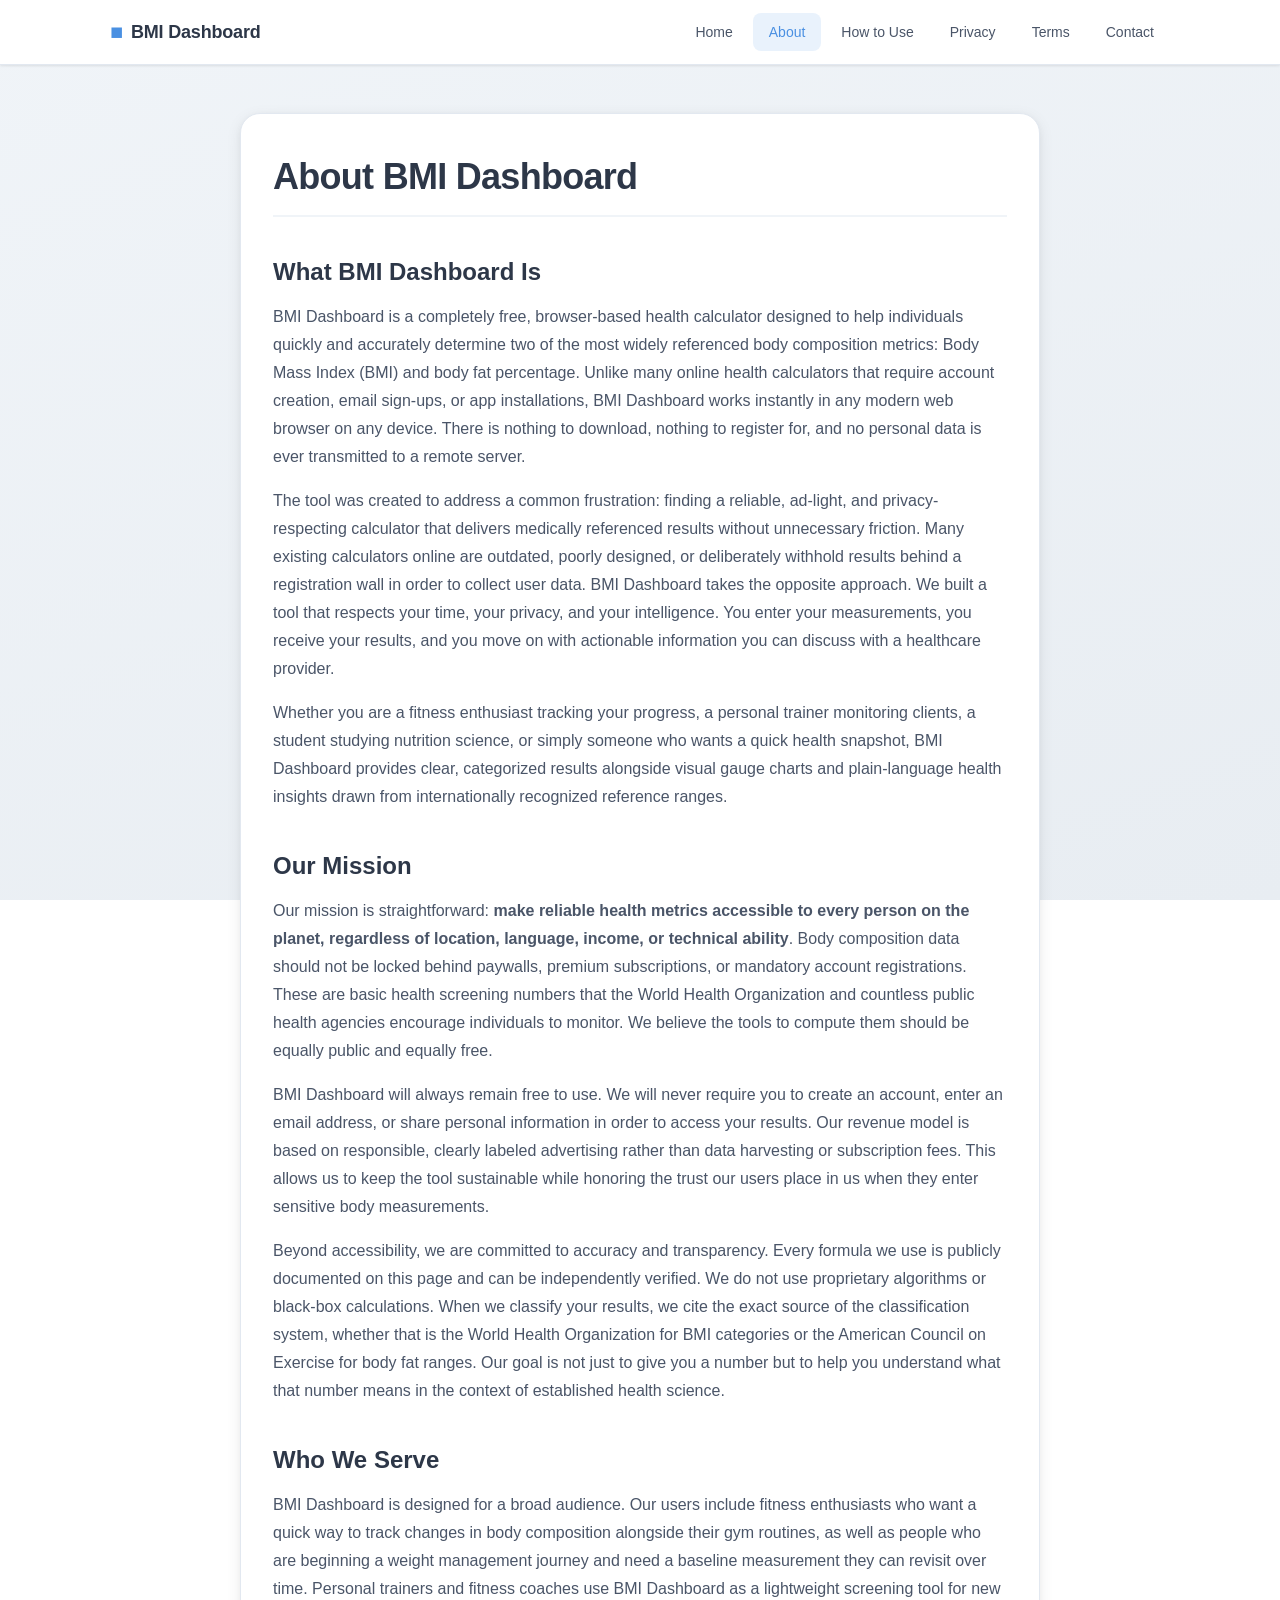
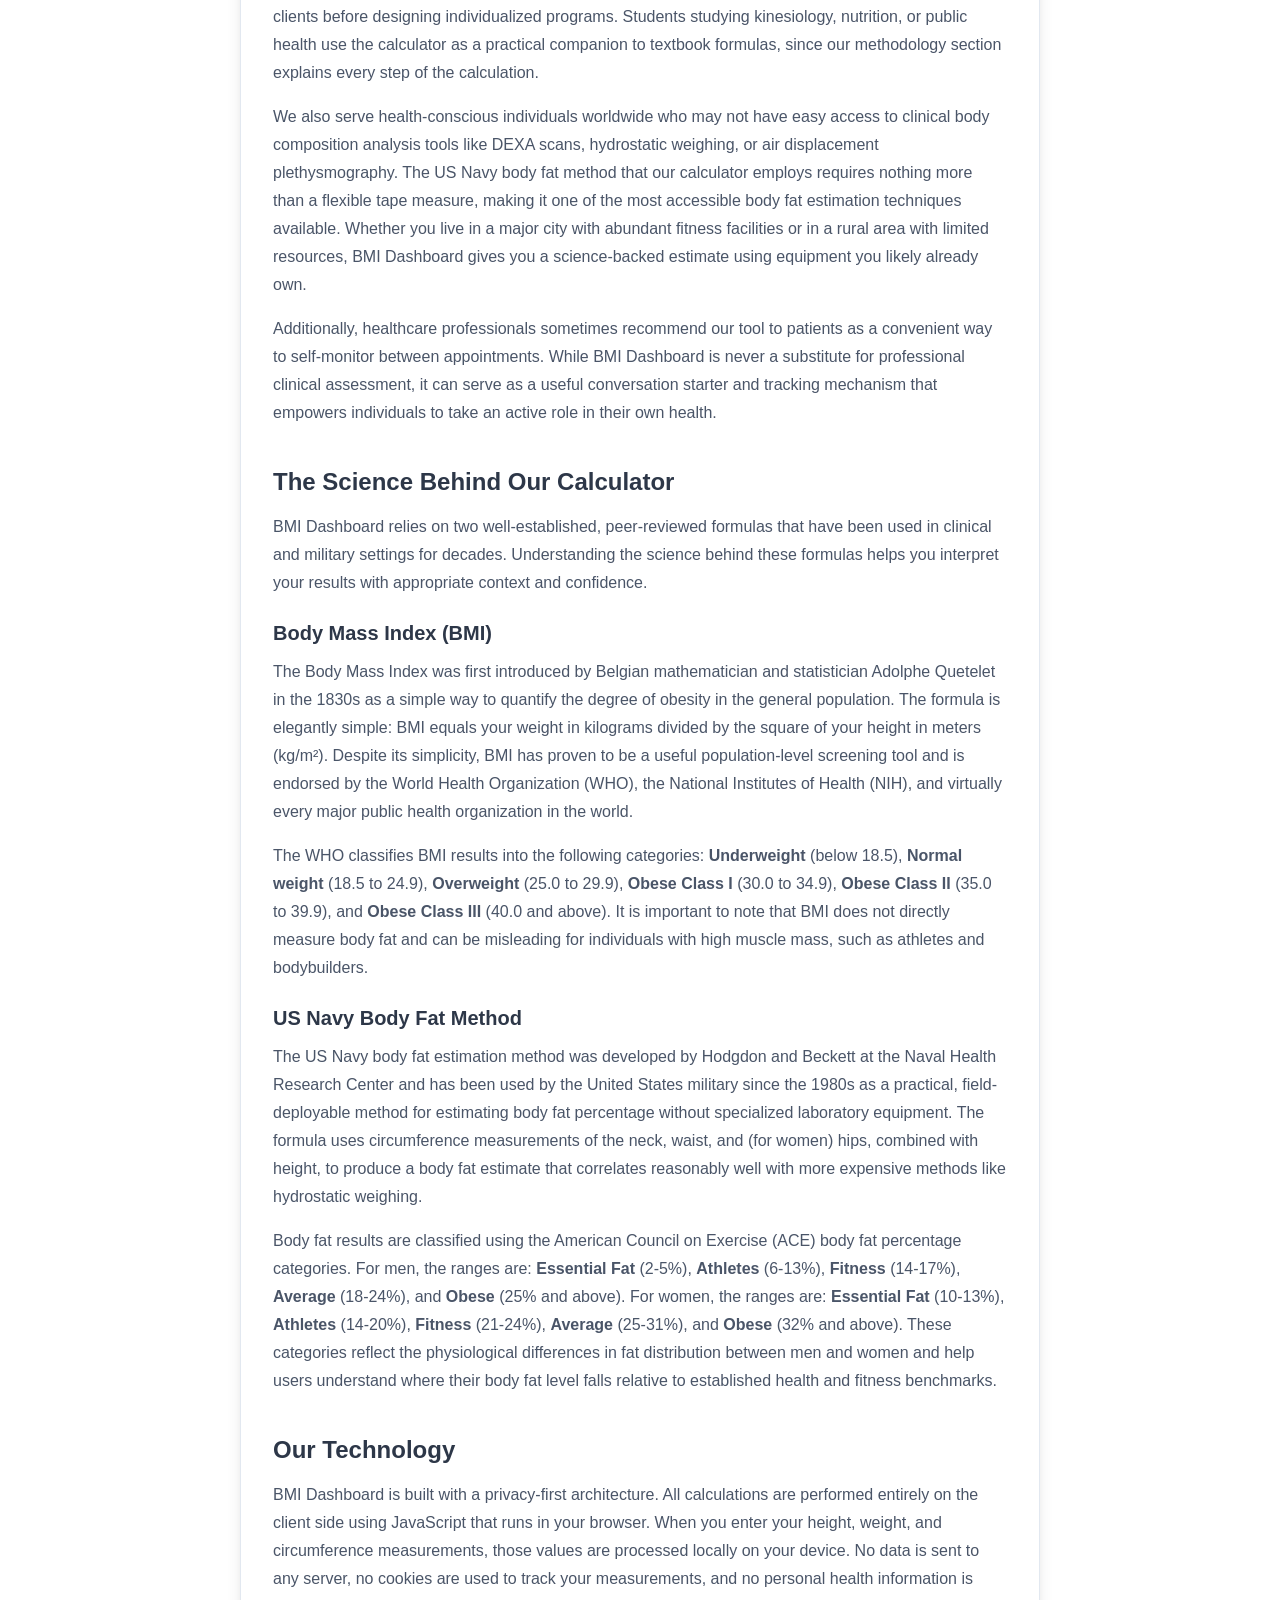
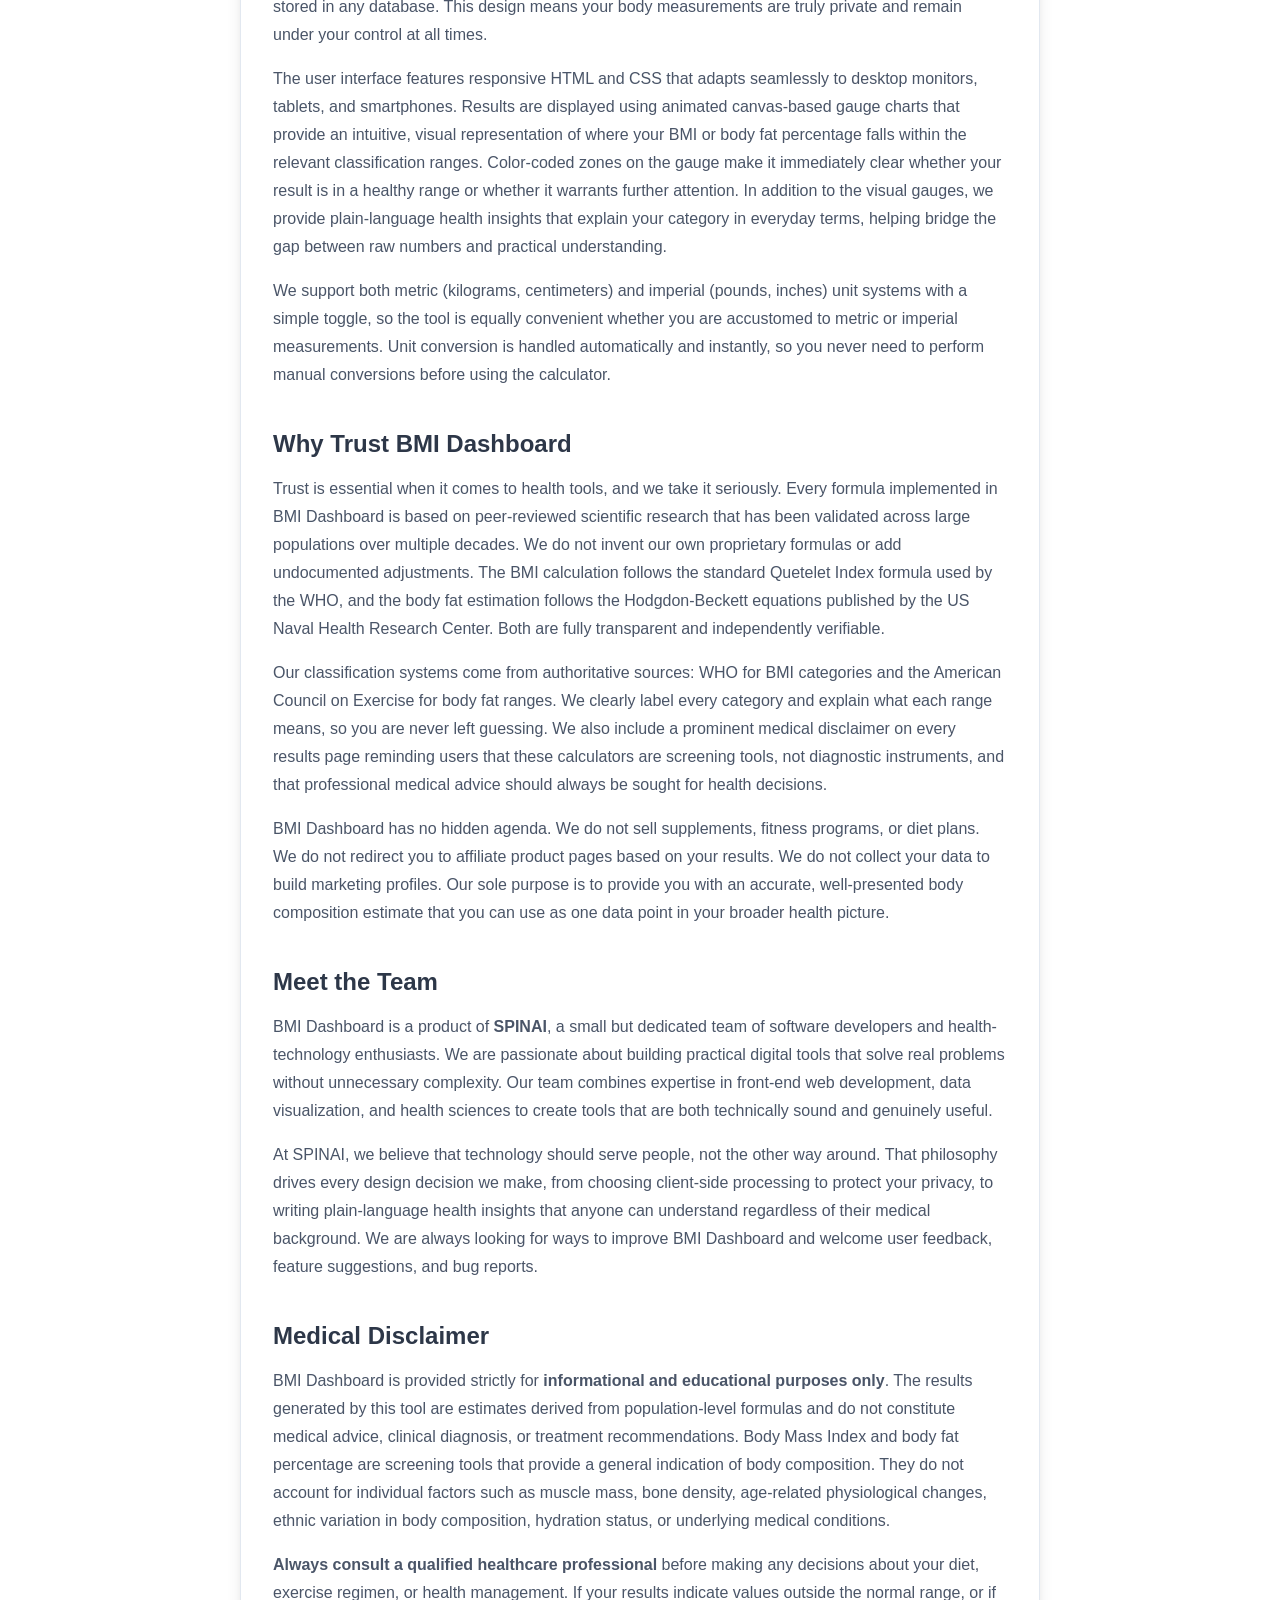
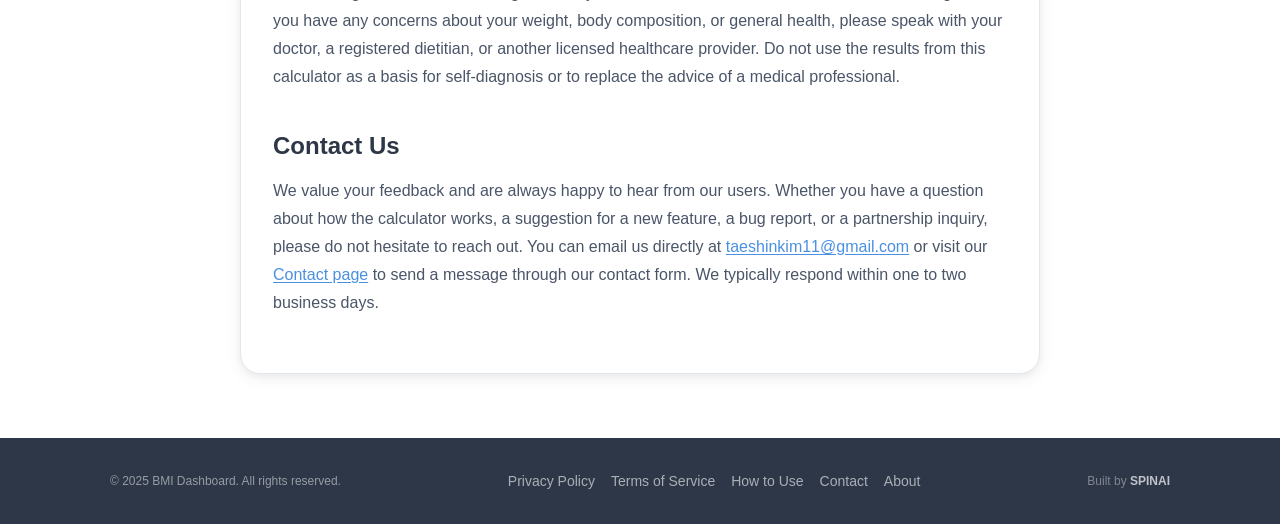
==== about.html @ 68c40b7f "Initial commit: BMI & Body Fat Calculator SPA Full-featured health calculator with BMI (WHO) and US " ====
<!DOCTYPE html>
<html lang="en">
<head>
  <meta charset="UTF-8" />
  <meta name="viewport" content="width=device-width, initial-scale=1.0" />
  <title>About BMI Dashboard — Free BMI & Body Fat Calculator</title>
  <meta name="description" content="Learn about BMI Dashboard, a free health calculator using the US Navy method. Discover our mission, methodology, and team behind the tool." />
  <meta name="keywords" content="BMI calculator, body fat calculator, US Navy method, free health tool, body mass index, body composition, health metrics, SPINAI" />
  <meta name="robots" content="index, follow" />
  <link rel="canonical" href="https://bmi-bodyfat.vercel.app/about" />

  <!-- Open Graph -->
  <meta property="og:title" content="About BMI Dashboard — Free BMI & Body Fat Calculator" />
  <meta property="og:description" content="Learn about BMI Dashboard, a free health calculator using the US Navy method. Discover our mission, methodology, and team behind the tool." />
  <meta property="og:url" content="https://bmi-bodyfat.vercel.app/about" />
  <meta property="og:type" content="website" />
  <meta property="og:site_name" content="BMI Dashboard" />

  <link rel="stylesheet" href="css/style.css" />
</head>
<body>

  <!-- Navbar -->
  <nav class="navbar">
    <div class="nav-container">
      <a href="index.html" class="nav-brand">
        <span class="nav-brand-icon">&#9632;</span> BMI Dashboard
      </a>
      <button class="nav-toggle" aria-label="Toggle navigation" aria-expanded="false">
        <span></span><span></span><span></span>
      </button>
      <ul class="nav-links">
        <li><a href="index.html">Home</a></li>
        <li><a href="about.html" class="active" aria-current="page">About</a></li>
        <li><a href="howto.html">How to Use</a></li>
        <li><a href="privacy.html">Privacy</a></li>
        <li><a href="terms.html">Terms</a></li>
        <li><a href="contact.html">Contact</a></li>
      </ul>
    </div>
  </nav>

  <!-- Main Content -->
  <main class="page-content">
    <div class="container">

      <article class="prose-card">
        <h1>About BMI Dashboard</h1>

        <!-- Section 1: What BMI Dashboard Is -->
        <h2>What BMI Dashboard Is</h2>
        <p>
          BMI Dashboard is a completely free, browser-based health calculator designed to help individuals
          quickly and accurately determine two of the most widely referenced body composition metrics:
          Body Mass Index (BMI) and body fat percentage. Unlike many online health calculators that require
          account creation, email sign-ups, or app installations, BMI Dashboard works instantly in any
          modern web browser on any device. There is nothing to download, nothing to register for, and
          no personal data is ever transmitted to a remote server.
        </p>
        <p>
          The tool was created to address a common frustration: finding a reliable, ad-light, and
          privacy-respecting calculator that delivers medically referenced results without unnecessary
          friction. Many existing calculators online are outdated, poorly designed, or deliberately
          withhold results behind a registration wall in order to collect user data. BMI Dashboard takes
          the opposite approach. We built a tool that respects your time, your privacy, and your
          intelligence. You enter your measurements, you receive your results, and you move on with
          actionable information you can discuss with a healthcare provider.
        </p>
        <p>
          Whether you are a fitness enthusiast tracking your progress, a personal trainer monitoring
          clients, a student studying nutrition science, or simply someone who wants a quick health
          snapshot, BMI Dashboard provides clear, categorized results alongside visual gauge charts and
          plain-language health insights drawn from internationally recognized reference ranges.
        </p>

        <!-- Section 2: Our Mission -->
        <h2>Our Mission</h2>
        <p>
          Our mission is straightforward: <strong>make reliable health metrics accessible to every person
          on the planet, regardless of location, language, income, or technical ability</strong>. Body
          composition data should not be locked behind paywalls, premium subscriptions, or mandatory
          account registrations. These are basic health screening numbers that the World Health
          Organization and countless public health agencies encourage individuals to monitor. We believe
          the tools to compute them should be equally public and equally free.
        </p>
        <p>
          BMI Dashboard will always remain free to use. We will never require you to create an account,
          enter an email address, or share personal information in order to access your results. Our
          revenue model is based on responsible, clearly labeled advertising rather than data harvesting
          or subscription fees. This allows us to keep the tool sustainable while honoring the trust our
          users place in us when they enter sensitive body measurements.
        </p>
        <p>
          Beyond accessibility, we are committed to accuracy and transparency. Every formula we use is
          publicly documented on this page and can be independently verified. We do not use proprietary
          algorithms or black-box calculations. When we classify your results, we cite the exact source
          of the classification system, whether that is the World Health Organization for BMI categories
          or the American Council on Exercise for body fat ranges. Our goal is not just to give you a
          number but to help you understand what that number means in the context of established health
          science.
        </p>

        <!-- Section 3: Who We Serve -->
        <h2>Who We Serve</h2>
        <p>
          BMI Dashboard is designed for a broad audience. Our users include fitness enthusiasts who want
          a quick way to track changes in body composition alongside their gym routines, as well as
          people who are beginning a weight management journey and need a baseline measurement they can
          revisit over time. Personal trainers and fitness coaches use BMI Dashboard as a lightweight
          screening tool for new clients before designing individualized programs. Students studying
          kinesiology, nutrition, or public health use the calculator as a practical companion to
          textbook formulas, since our methodology section explains every step of the calculation.
        </p>
        <p>
          We also serve health-conscious individuals worldwide who may not have easy access to clinical
          body composition analysis tools like DEXA scans, hydrostatic weighing, or air displacement
          plethysmography. The US Navy body fat method that our calculator employs requires nothing more
          than a flexible tape measure, making it one of the most accessible body fat estimation techniques
          available. Whether you live in a major city with abundant fitness facilities or in a rural area
          with limited resources, BMI Dashboard gives you a science-backed estimate using equipment you
          likely already own.
        </p>
        <p>
          Additionally, healthcare professionals sometimes recommend our tool to patients as a convenient
          way to self-monitor between appointments. While BMI Dashboard is never a substitute for
          professional clinical assessment, it can serve as a useful conversation starter and tracking
          mechanism that empowers individuals to take an active role in their own health.
        </p>

        <!-- Section 4: The Science Behind Our Calculator -->
        <h2>The Science Behind Our Calculator</h2>
        <p>
          BMI Dashboard relies on two well-established, peer-reviewed formulas that have been used in
          clinical and military settings for decades. Understanding the science behind these formulas
          helps you interpret your results with appropriate context and confidence.
        </p>
        <h3>Body Mass Index (BMI)</h3>
        <p>
          The Body Mass Index was first introduced by Belgian mathematician and statistician Adolphe
          Quetelet in the 1830s as a simple way to quantify the degree of obesity in the general
          population. The formula is elegantly simple: BMI equals your weight in kilograms divided by the
          square of your height in meters (kg/m&sup2;). Despite its simplicity, BMI has proven to be a
          useful population-level screening tool and is endorsed by the World Health Organization (WHO),
          the National Institutes of Health (NIH), and virtually every major public health organization
          in the world.
        </p>
        <p>
          The WHO classifies BMI results into the following categories: <strong>Underweight</strong>
          (below 18.5), <strong>Normal weight</strong> (18.5 to 24.9), <strong>Overweight</strong>
          (25.0 to 29.9), <strong>Obese Class I</strong> (30.0 to 34.9), <strong>Obese Class II</strong>
          (35.0 to 39.9), and <strong>Obese Class III</strong> (40.0 and above). It is important to note
          that BMI does not directly measure body fat and can be misleading for individuals with high
          muscle mass, such as athletes and bodybuilders.
        </p>
        <h3>US Navy Body Fat Method</h3>
        <p>
          The US Navy body fat estimation method was developed by Hodgdon and Beckett at the Naval Health
          Research Center and has been used by the United States military since the 1980s as a practical,
          field-deployable method for estimating body fat percentage without specialized laboratory
          equipment. The formula uses circumference measurements of the neck, waist, and (for women) hips,
          combined with height, to produce a body fat estimate that correlates reasonably well with more
          expensive methods like hydrostatic weighing.
        </p>
        <p>
          Body fat results are classified using the American Council on Exercise (ACE) body fat percentage
          categories. For men, the ranges are: <strong>Essential Fat</strong> (2-5%), <strong>Athletes</strong>
          (6-13%), <strong>Fitness</strong> (14-17%), <strong>Average</strong> (18-24%), and
          <strong>Obese</strong> (25% and above). For women, the ranges are: <strong>Essential Fat</strong>
          (10-13%), <strong>Athletes</strong> (14-20%), <strong>Fitness</strong> (21-24%),
          <strong>Average</strong> (25-31%), and <strong>Obese</strong> (32% and above). These categories
          reflect the physiological differences in fat distribution between men and women and help users
          understand where their body fat level falls relative to established health and fitness benchmarks.
        </p>

        <!-- Section 5: Our Technology -->
        <h2>Our Technology</h2>
        <p>
          BMI Dashboard is built with a privacy-first architecture. All calculations are performed
          entirely on the client side using JavaScript that runs in your browser. When you enter your
          height, weight, and circumference measurements, those values are processed locally on your
          device. No data is sent to any server, no cookies are used to track your measurements, and no
          personal health information is stored in any database. This design means your body measurements
          are truly private and remain under your control at all times.
        </p>
        <p>
          The user interface features responsive HTML and CSS that adapts seamlessly to desktop monitors,
          tablets, and smartphones. Results are displayed using animated canvas-based gauge charts that
          provide an intuitive, visual representation of where your BMI or body fat percentage falls
          within the relevant classification ranges. Color-coded zones on the gauge make it immediately
          clear whether your result is in a healthy range or whether it warrants further attention. In
          addition to the visual gauges, we provide plain-language health insights that explain your
          category in everyday terms, helping bridge the gap between raw numbers and practical
          understanding.
        </p>
        <p>
          We support both metric (kilograms, centimeters) and imperial (pounds, inches) unit systems
          with a simple toggle, so the tool is equally convenient whether you are accustomed to metric
          or imperial measurements. Unit conversion is handled automatically and instantly, so you never
          need to perform manual conversions before using the calculator.
        </p>

        <!-- Section 6: Why Trust BMI Dashboard -->
        <h2>Why Trust BMI Dashboard</h2>
        <p>
          Trust is essential when it comes to health tools, and we take it seriously. Every formula
          implemented in BMI Dashboard is based on peer-reviewed scientific research that has been
          validated across large populations over multiple decades. We do not invent our own proprietary
          formulas or add undocumented adjustments. The BMI calculation follows the standard Quetelet
          Index formula used by the WHO, and the body fat estimation follows the Hodgdon-Beckett
          equations published by the US Naval Health Research Center. Both are fully transparent and
          independently verifiable.
        </p>
        <p>
          Our classification systems come from authoritative sources: WHO for BMI categories and the
          American Council on Exercise for body fat ranges. We clearly label every category and explain
          what each range means, so you are never left guessing. We also include a prominent medical
          disclaimer on every results page reminding users that these calculators are screening tools,
          not diagnostic instruments, and that professional medical advice should always be sought for
          health decisions.
        </p>
        <p>
          BMI Dashboard has no hidden agenda. We do not sell supplements, fitness programs, or diet plans.
          We do not redirect you to affiliate product pages based on your results. We do not collect your
          data to build marketing profiles. Our sole purpose is to provide you with an accurate,
          well-presented body composition estimate that you can use as one data point in your broader
          health picture.
        </p>

        <!-- Section 7: Meet the Team -->
        <h2>Meet the Team</h2>
        <p>
          BMI Dashboard is a product of <strong>SPINAI</strong>, a small but dedicated team of software
          developers and health-technology enthusiasts. We are passionate about building practical digital
          tools that solve real problems without unnecessary complexity. Our team combines expertise in
          front-end web development, data visualization, and health sciences to create tools that are
          both technically sound and genuinely useful.
        </p>
        <p>
          At SPINAI, we believe that technology should serve people, not the other way around. That
          philosophy drives every design decision we make, from choosing client-side processing to
          protect your privacy, to writing plain-language health insights that anyone can understand
          regardless of their medical background. We are always looking for ways to improve BMI Dashboard
          and welcome user feedback, feature suggestions, and bug reports.
        </p>

        <!-- Section 8: Medical Disclaimer -->
        <h2>Medical Disclaimer</h2>
        <p>
          BMI Dashboard is provided strictly for <strong>informational and educational purposes
          only</strong>. The results generated by this tool are estimates derived from population-level
          formulas and do not constitute medical advice, clinical diagnosis, or treatment
          recommendations. Body Mass Index and body fat percentage are screening tools that provide a
          general indication of body composition. They do not account for individual factors such as
          muscle mass, bone density, age-related physiological changes, ethnic variation in body
          composition, hydration status, or underlying medical conditions.
        </p>
        <p>
          <strong>Always consult a qualified healthcare professional</strong> before making any decisions
          about your diet, exercise regimen, or health management. If your results indicate values
          outside the normal range, or if you have any concerns about your weight, body composition, or
          general health, please speak with your doctor, a registered dietitian, or another licensed
          healthcare provider. Do not use the results from this calculator as a basis for self-diagnosis
          or to replace the advice of a medical professional.
        </p>

        <!-- Section 9: Contact Us -->
        <h2>Contact Us</h2>
        <p>
          We value your feedback and are always happy to hear from our users. Whether you have a question
          about how the calculator works, a suggestion for a new feature, a bug report, or a partnership
          inquiry, please do not hesitate to reach out. You can email us directly at
          <a href="mailto:taeshinkim11@gmail.com">taeshinkim11@gmail.com</a> or visit our
          <a href="contact.html">Contact page</a> to send a message through our contact form. We
          typically respond within one to two business days.
        </p>
      </article>

    </div>
  </main>

  <!-- Footer -->
  <footer class="site-footer">
    <div class="container footer-inner">
      <p class="footer-copy">&copy; 2025 BMI Dashboard. All rights reserved.</p>
      <nav class="footer-links" aria-label="Footer navigation">
        <a href="privacy.html">Privacy Policy</a>
        <a href="terms.html">Terms of Service</a>
        <a href="howto.html">How to Use</a>
        <a href="contact.html">Contact</a>
        <a href="about.html">About</a>
      </nav>
      <p class="footer-brand">Built by <strong>SPINAI</strong></p>
    </div>
  </footer>

  <script>
    // Mobile nav toggle
    const toggle = document.querySelector('.nav-toggle');
    const navLinks = document.querySelector('.nav-links');
    if (toggle && navLinks) {
      toggle.addEventListener('click', () => {
        const expanded = toggle.getAttribute('aria-expanded') === 'true';
        toggle.setAttribute('aria-expanded', String(!expanded));
        navLinks.classList.toggle('open');
      });
    }
  </script>

</body>
</html>
---- css/style.css ----
/* =====================================================
   BMI Dashboard — Production Stylesheet
   Design: Premium Health App, Soft & Modern
   ===================================================== */

/* =====================================================
   1. CSS RESET & BOX-SIZING
   ===================================================== */
*,
*::before,
*::after {
  box-sizing: border-box;
  margin: 0;
  padding: 0;
}

html {
  scroll-behavior: smooth;
  -webkit-text-size-adjust: 100%;
}

body {
  min-height: 100vh;
  line-height: 1.6;
  -webkit-font-smoothing: antialiased;
  -moz-osx-font-smoothing: grayscale;
}

img,
svg,
canvas {
  display: block;
  max-width: 100%;
}

button,
input,
select,
textarea {
  font: inherit;
  border: 0;
  background: none;
}

button {
  cursor: pointer;
}

a {
  color: inherit;
  text-decoration: none;
}

ul,
ol {
  list-style: none;
}

h1, h2, h3, h4, h5, h6 {
  line-height: 1.25;
}

/* =====================================================
   2. CSS CUSTOM PROPERTIES (DESIGN TOKENS)
   ===================================================== */
:root {
  /* Brand Colors */
  --primary:          #4A90E2;
  --primary-dark:     #3478C8;
  --primary-light:    #EBF4FF;
  --primary-alpha:    rgba(74, 144, 226, 0.12);

  /* Semantic Colors */
  --success:          #52C41A;
  --success-light:    #F6FFED;
  --warning:          #FAAD14;
  --warning-light:    #FFFBE6;
  --danger:           #FF4D4F;
  --danger-light:     #FFF1F0;
  --info:             #1890FF;
  --info-light:       #E6F7FF;

  /* Backgrounds */
  --bg-light:         #F0F4F8;
  --bg-lighter:       #E8EDF2;
  --bg-white:         #FFFFFF;
  --bg-dark:          #2D3748;

  /* Text */
  --text-dark:        #2D3748;
  --text-medium:      #4A5568;
  --text-muted:       #718096;
  --text-light:       #A0AEC0;
  --text-white:       #FFFFFF;

  /* Cards & Surfaces */
  --card-bg:          #FFFFFF;
  --card-border:      #E2E8F0;

  /* Shape & Spacing */
  --border-radius:    12px;
  --border-radius-sm: 8px;
  --border-radius-lg: 20px;
  --border-radius-xl: 32px;
  --border-radius-pill: 999px;

  /* Shadows */
  --shadow-sm:        0 1px 3px rgba(0,0,0,0.06), 0 1px 2px rgba(0,0,0,0.04);
  --shadow:           0 4px 16px rgba(0,0,0,0.07), 0 2px 6px rgba(0,0,0,0.04);
  --shadow-md:        0 8px 24px rgba(0,0,0,0.09), 0 4px 8px rgba(0,0,0,0.05);
  --shadow-lg:        0 16px 40px rgba(0,0,0,0.12), 0 8px 16px rgba(0,0,0,0.06);
  --shadow-primary:   0 4px 14px rgba(74, 144, 226, 0.35);

  /* Typography */
  --font-family:      'Inter', -apple-system, BlinkMacSystemFont, 'Segoe UI', Roboto, sans-serif;
  --font-size-xs:     0.75rem;    /* 12px */
  --font-size-sm:     0.875rem;   /* 14px */
  --font-size-base:   1rem;       /* 16px */
  --font-size-md:     1.125rem;   /* 18px */
  --font-size-lg:     1.25rem;    /* 20px */
  --font-size-xl:     1.5rem;     /* 24px */
  --font-size-2xl:    1.875rem;   /* 30px */
  --font-size-3xl:    2.25rem;    /* 36px */
  --font-size-4xl:    3rem;       /* 48px */

  /* Spacing */
  --space-1:  0.25rem;
  --space-2:  0.5rem;
  --space-3:  0.75rem;
  --space-4:  1rem;
  --space-5:  1.25rem;
  --space-6:  1.5rem;
  --space-8:  2rem;
  --space-10: 2.5rem;
  --space-12: 3rem;
  --space-16: 4rem;
  --space-20: 5rem;

  /* Transitions */
  --transition-fast:   150ms ease;
  --transition-base:   250ms ease;
  --transition-slow:   350ms ease;

  /* Layout */
  --container-max:   1100px;
  --container-pad:   1.25rem;
}

/* =====================================================
   3. BASE BODY & TYPOGRAPHY
   ===================================================== */
body {
  font-family: var(--font-family);
  font-size: var(--font-size-base);
  color: var(--text-dark);
  background: linear-gradient(160deg, var(--bg-light) 0%, var(--bg-lighter) 100%);
  background-attachment: fixed;
}

/* =====================================================
   4. LAYOUT UTILITIES
   ===================================================== */
.container {
  max-width: var(--container-max);
  margin: 0 auto;
  padding: 0 var(--container-pad);
}

.hidden {
  display: none !important;
}

/* =====================================================
   5. NAVBAR
   ===================================================== */
.navbar {
  position: sticky;
  top: 0;
  z-index: 1000;
  background: rgba(255, 255, 255, 0.96);
  backdrop-filter: blur(12px);
  -webkit-backdrop-filter: blur(12px);
  border-bottom: 1px solid var(--card-border);
  box-shadow: var(--shadow-sm);
}

.navbar__inner {
  display: flex;
  align-items: center;
  justify-content: space-between;
  height: 64px;
  gap: var(--space-6);
}

.navbar__logo {
  display: flex;
  align-items: center;
  gap: var(--space-2);
  font-size: var(--font-size-md);
  font-weight: 700;
  color: var(--text-dark);
  letter-spacing: -0.01em;
  flex-shrink: 0;
  transition: color var(--transition-fast);
}

.navbar__logo:hover {
  color: var(--primary);
}

.navbar__logo-icon {
  width: 32px;
  height: 32px;
  flex-shrink: 0;
}

.navbar__links {
  display: flex;
  align-items: center;
  gap: var(--space-1);
}

.navbar__link {
  display: inline-block;
  padding: var(--space-2) var(--space-4);
  font-size: var(--font-size-sm);
  font-weight: 500;
  color: var(--text-medium);
  border-radius: var(--border-radius-sm);
  transition: color var(--transition-fast), background var(--transition-fast);
}

.navbar__link:hover,
.navbar__link--active {
  color: var(--primary);
  background: var(--primary-alpha);
}

/* Hamburger toggle (mobile) */
.navbar__toggle {
  display: none;
  flex-direction: column;
  gap: 5px;
  width: 40px;
  height: 40px;
  align-items: center;
  justify-content: center;
  border-radius: var(--border-radius-sm);
  transition: background var(--transition-fast);
}

.navbar__toggle:hover {
  background: var(--bg-light);
}

.navbar__toggle-bar {
  display: block;
  width: 22px;
  height: 2px;
  background: var(--text-dark);
  border-radius: var(--border-radius-pill);
  transition: transform var(--transition-base), opacity var(--transition-fast);
}

/* =====================================================
   6. HERO SECTION
   ===================================================== */
.hero {
  background: linear-gradient(135deg, #EBF4FF 0%, #F0F4F8 50%, #F4F0FF 100%);
  padding: var(--space-20) 0 var(--space-16);
  text-align: center;
  overflow: hidden;
  position: relative;
}

.hero::before {
  content: '';
  position: absolute;
  top: -40%;
  left: 50%;
  transform: translateX(-50%);
  width: 800px;
  height: 800px;
  background: radial-gradient(circle, rgba(74,144,226,0.07) 0%, transparent 70%);
  pointer-events: none;
}

.hero__inner {
  position: relative;
  z-index: 1;
}

.hero__badge {
  display: inline-flex;
  align-items: center;
  gap: var(--space-2);
  background: var(--primary-alpha);
  color: var(--primary);
  border: 1px solid rgba(74, 144, 226, 0.2);
  border-radius: var(--border-radius-pill);
  padding: var(--space-1) var(--space-4);
  font-size: var(--font-size-sm);
  font-weight: 600;
  letter-spacing: 0.03em;
  text-transform: uppercase;
  margin-bottom: var(--space-5);
}

.hero__title {
  font-size: clamp(var(--font-size-2xl), 5vw, var(--font-size-4xl));
  font-weight: 700;
  color: var(--text-dark);
  letter-spacing: -0.02em;
  margin-bottom: var(--space-5);
  max-width: 700px;
  margin-left: auto;
  margin-right: auto;
}

.hero__subtitle {
  font-size: var(--font-size-md);
  color: var(--text-muted);
  max-width: 520px;
  margin: 0 auto var(--space-10);
  line-height: 1.7;
}

.hero__stats {
  display: inline-flex;
  align-items: center;
  gap: var(--space-6);
  background: var(--card-bg);
  border: 1px solid var(--card-border);
  border-radius: var(--border-radius-xl);
  padding: var(--space-3) var(--space-8);
  box-shadow: var(--shadow-sm);
  flex-wrap: wrap;
  justify-content: center;
}

.hero__stat {
  font-size: var(--font-size-sm);
  color: var(--text-muted);
}

.hero__stat strong {
  color: var(--primary);
  font-weight: 700;
  margin-right: 3px;
}

.hero__stat-divider {
  width: 1px;
  height: 20px;
  background: var(--card-border);
}

/* =====================================================
   7. AD CONTAINERS
   ===================================================== */
.ad-container {
  text-align: center;
  padding: var(--space-4) var(--container-pad);
  background: var(--bg-white);
  border-top: 1px solid var(--card-border);
  border-bottom: 1px solid var(--card-border);
}

.ad-label {
  font-size: 10px;
  font-weight: 500;
  color: var(--text-light);
  text-transform: uppercase;
  letter-spacing: 0.08em;
  margin-bottom: var(--space-2);
}

.ad-placeholder {
  display: inline-flex;
  align-items: center;
  justify-content: center;
  min-height: 90px;
  min-width: min(728px, 100%);
  max-width: 100%;
  background: linear-gradient(135deg, var(--bg-light), var(--bg-lighter));
  border: 2px dashed var(--card-border);
  border-radius: var(--border-radius);
  color: var(--text-light);
  font-size: var(--font-size-sm);
  font-weight: 500;
}

.ad-container--hero {
  padding: var(--space-5) var(--container-pad);
}

/* =====================================================
   8. SECTION TITLES
   ===================================================== */
.section-title {
  font-size: clamp(var(--font-size-xl), 3vw, var(--font-size-2xl));
  font-weight: 700;
  color: var(--text-dark);
  text-align: center;
  letter-spacing: -0.015em;
  margin-bottom: var(--space-2);
}

.section-subtitle {
  font-size: var(--font-size-base);
  color: var(--text-muted);
  text-align: center;
  margin-bottom: var(--space-10);
}

/* =====================================================
   9. CALCULATOR SECTION
   ===================================================== */
.calculator-section {
  padding: var(--space-16) 0;
}

.calculator-card {
  background: var(--card-bg);
  border-radius: var(--border-radius-lg);
  border: 1px solid var(--card-border);
  box-shadow: var(--shadow-md);
  overflow: hidden;
  max-width: 600px;
  margin: 0 auto;
}

/* =====================================================
   10. TABS
   ===================================================== */
.tabs {
  display: grid;
  grid-template-columns: 1fr 1fr;
  background: var(--bg-light);
  border-bottom: 1px solid var(--card-border);
}

.tab-btn {
  display: flex;
  align-items: center;
  justify-content: center;
  gap: var(--space-2);
  padding: var(--space-4) var(--space-5);
  font-size: var(--font-size-sm);
  font-weight: 600;
  color: var(--text-muted);
  background: transparent;
  border-bottom: 3px solid transparent;
  transition: color var(--transition-base), background var(--transition-base), border-color var(--transition-base);
  cursor: pointer;
  white-space: nowrap;
}

.tab-btn svg {
  width: 18px;
  height: 18px;
  flex-shrink: 0;
}

.tab-btn:hover {
  color: var(--primary);
  background: rgba(74, 144, 226, 0.04);
}

.tab-btn--active {
  color: var(--primary);
  background: var(--card-bg);
  border-bottom-color: var(--primary);
}

/* =====================================================
   11. TAB PANELS
   ===================================================== */
.tab-panel {
  padding: var(--space-8);
}

/* =====================================================
   12. CALC FORM & FORM GROUPS
   ===================================================== */
.calc-form {
  display: flex;
  flex-direction: column;
  gap: var(--space-5);
}

.form-group {
  display: flex;
  flex-direction: column;
  gap: var(--space-2);
}

.form-group--toggle {
  flex-direction: row;
  align-items: center;
  justify-content: space-between;
  flex-wrap: wrap;
  gap: var(--space-3);
}

.form-label {
  font-size: var(--font-size-sm);
  font-weight: 600;
  color: var(--text-medium);
  display: flex;
  align-items: center;
  gap: var(--space-2);
}

.form-label--optional {
  font-weight: 400;
  color: var(--text-muted);
  font-size: var(--font-size-xs);
}

/* =====================================================
   13. UNIT TOGGLE (PILL)
   ===================================================== */
.unit-toggle,
.gender-toggle {
  display: flex;
  background: var(--bg-light);
  border-radius: var(--border-radius-pill);
  padding: 3px;
  gap: 2px;
  border: 1px solid var(--card-border);
}

.unit-toggle input[type="radio"],
.gender-toggle input[type="radio"] {
  position: absolute;
  opacity: 0;
  width: 0;
  height: 0;
  pointer-events: none;
}

.unit-toggle__btn,
.gender-toggle__btn {
  display: inline-flex;
  align-items: center;
  gap: 5px;
  padding: var(--space-2) var(--space-5);
  border-radius: var(--border-radius-pill);
  font-size: var(--font-size-sm);
  font-weight: 600;
  color: var(--text-muted);
  cursor: pointer;
  transition: background var(--transition-fast), color var(--transition-fast), box-shadow var(--transition-fast);
  user-select: none;
  white-space: nowrap;
}

.gender-toggle__btn svg {
  width: 14px;
  height: 14px;
}

.unit-toggle input[type="radio"]:checked + .unit-toggle__btn,
.gender-toggle input[type="radio"]:checked + .gender-toggle__btn {
  background: var(--card-bg);
  color: var(--primary);
  box-shadow: var(--shadow-sm);
}

.unit-toggle input[type="radio"]:focus-visible + .unit-toggle__btn,
.gender-toggle input[type="radio"]:focus-visible + .gender-toggle__btn {
  outline: 2px solid var(--primary);
  outline-offset: 2px;
}

.unit-toggle__btn:hover,
.gender-toggle__btn:hover {
  color: var(--primary);
}

/* =====================================================
   14. INPUTS
   ===================================================== */
.input-with-unit {
  display: flex;
  align-items: stretch;
  border: 1.5px solid var(--card-border);
  border-radius: var(--border-radius);
  background: var(--card-bg);
  transition: border-color var(--transition-fast), box-shadow var(--transition-fast);
  overflow: hidden;
}

.input-with-unit:focus-within {
  border-color: var(--primary);
  box-shadow: 0 0 0 3px var(--primary-alpha);
}

.form-input {
  flex: 1;
  min-width: 0;
  min-height: 44px;
  padding: var(--space-3) var(--space-4);
  font-size: var(--font-size-base);
  font-weight: 500;
  color: var(--text-dark);
  background: transparent;
  border: none;
  outline: none;
}

.form-input::placeholder {
  color: var(--text-light);
  font-weight: 400;
}

/* Remove number input arrows */
.form-input::-webkit-outer-spin-button,
.form-input::-webkit-inner-spin-button {
  -webkit-appearance: none;
  margin: 0;
}
.form-input[type="number"] {
  -moz-appearance: textfield;
}

.input-unit {
  display: flex;
  align-items: center;
  padding: 0 var(--space-4);
  font-size: var(--font-size-sm);
  font-weight: 600;
  color: var(--text-muted);
  background: var(--bg-light);
  border-left: 1.5px solid var(--card-border);
  white-space: nowrap;
}

.input-split {
  display: grid;
  grid-template-columns: 1fr 1fr;
  gap: var(--space-3);
}

/* Select */
.form-select {
  width: 100%;
  min-height: 44px;
  padding: var(--space-3) var(--space-4);
  font-size: var(--font-size-base);
  font-weight: 500;
  color: var(--text-dark);
  background: var(--card-bg);
  border: 1.5px solid var(--card-border);
  border-radius: var(--border-radius);
  outline: none;
  appearance: none;
  background-image: url("data:image/svg+xml,%3Csvg xmlns='http://www.w3.org/2000/svg' width='12' height='8' viewBox='0 0 12 8'%3E%3Cpath d='M1 1l5 5 5-5' stroke='%23718096' stroke-width='1.5' stroke-linecap='round' stroke-linejoin='round' fill='none'/%3E%3C/svg%3E");
  background-repeat: no-repeat;
  background-position: right 14px center;
  padding-right: 36px;
  cursor: pointer;
  transition: border-color var(--transition-fast), box-shadow var(--transition-fast);
}

.form-select:focus {
  border-color: var(--primary);
  box-shadow: 0 0 0 3px var(--primary-alpha);
}

/* Textarea */
.form-textarea {
  width: 100%;
  padding: var(--space-3) var(--space-4);
  font-size: var(--font-size-base);
  color: var(--text-dark);
  background: var(--card-bg);
  border: 1.5px solid var(--card-border);
  border-radius: var(--border-radius);
  outline: none;
  resize: vertical;
  transition: border-color var(--transition-fast), box-shadow var(--transition-fast);
  line-height: 1.6;
}

.form-textarea:focus {
  border-color: var(--primary);
  box-shadow: 0 0 0 3px var(--primary-alpha);
}

.form-textarea::placeholder {
  color: var(--text-light);
}

.char-counter {
  display: block;
  text-align: right;
  font-size: var(--font-size-xs);
  color: var(--text-muted);
  margin-top: var(--space-1);
}

/* Form Error */
.form-error {
  display: flex;
  align-items: center;
  gap: var(--space-2);
  padding: var(--space-3) var(--space-4);
  background: var(--danger-light);
  border: 1px solid rgba(255, 77, 79, 0.2);
  border-radius: var(--border-radius-sm);
  font-size: var(--font-size-sm);
  color: var(--danger);
  font-weight: 500;
}

/* Help button */
.help-btn {
  display: inline-flex;
  align-items: center;
  justify-content: center;
  width: 16px;
  height: 16px;
  border-radius: 50%;
  background: var(--text-light);
  color: var(--bg-white);
  font-size: 10px;
  font-weight: 700;
  cursor: help;
  transition: background var(--transition-fast);
  flex-shrink: 0;
}

.help-btn:hover {
  background: var(--primary);
}

/* =====================================================
   15. BUTTONS
   ===================================================== */
.btn {
  display: inline-flex;
  align-items: center;
  justify-content: center;
  gap: var(--space-2);
  min-height: 44px;
  padding: var(--space-3) var(--space-6);
  border-radius: var(--border-radius);
  font-size: var(--font-size-base);
  font-weight: 600;
  letter-spacing: 0.01em;
  white-space: nowrap;
  cursor: pointer;
  transition: background var(--transition-fast), color var(--transition-fast), box-shadow var(--transition-fast), transform var(--transition-fast), border-color var(--transition-fast);
  user-select: none;
  border: 2px solid transparent;
}

.btn svg {
  width: 18px;
  height: 18px;
  flex-shrink: 0;
}

.btn:active {
  transform: translateY(1px);
}

.btn:focus-visible {
  outline: 3px solid var(--primary);
  outline-offset: 2px;
}

/* Primary */
.btn--primary {
  background: var(--primary);
  color: var(--text-white);
  border-color: var(--primary);
  box-shadow: var(--shadow-primary);
}

.btn--primary:hover {
  background: var(--primary-dark);
  border-color: var(--primary-dark);
  box-shadow: 0 6px 20px rgba(74, 144, 226, 0.45);
}

/* Outline */
.btn--outline {
  background: transparent;
  color: var(--text-medium);
  border-color: var(--card-border);
}

.btn--outline:hover {
  background: var(--bg-light);
  border-color: var(--text-light);
  color: var(--text-dark);
}

.btn--full {
  width: 100%;
}

.btn--print {
  margin-top: var(--space-4);
  font-size: var(--font-size-sm);
  padding: var(--space-2) var(--space-5);
  min-height: 40px;
}

.form-actions {
  display: flex;
  gap: var(--space-3);
  margin-top: var(--space-2);
}

.form-actions .btn {
  flex: 1;
}

/* =====================================================
   16. RESULTS SECTION
   ===================================================== */
.results-section {
  padding: var(--space-16) 0;
  background: linear-gradient(180deg, var(--bg-lighter) 0%, var(--bg-light) 100%);
}

.results-grid {
  display: grid;
  grid-template-columns: 1fr 1fr;
  gap: var(--space-6);
  margin-bottom: var(--space-8);
}

/* =====================================================
   17. RESULT CARDS
   ===================================================== */
.result-card {
  background: var(--card-bg);
  border-radius: var(--border-radius-lg);
  border: 1px solid var(--card-border);
  box-shadow: var(--shadow);
  padding: var(--space-6);
  display: flex;
  flex-direction: column;
  align-items: center;
  text-align: center;
  gap: var(--space-4);
  transition: box-shadow var(--transition-base);
}

.result-card:hover {
  box-shadow: var(--shadow-md);
}

.result-card__header {
  display: flex;
  align-items: center;
  justify-content: space-between;
  width: 100%;
}

.result-card__title {
  font-size: var(--font-size-base);
  font-weight: 700;
  color: var(--text-dark);
}

.result-card__abbr {
  font-size: var(--font-size-xs);
  font-weight: 700;
  color: var(--primary);
  background: var(--primary-alpha);
  padding: var(--space-1) var(--space-3);
  border-radius: var(--border-radius-pill);
  letter-spacing: 0.05em;
}

/* Gauge Container */
.gauge-container {
  width: 100%;
  max-width: 200px;
  aspect-ratio: 200/120;
  position: relative;
}

.gauge-container canvas {
  width: 100%;
  height: auto;
}

/* Metric Value */
.result-card__metric {
  display: flex;
  align-items: baseline;
  gap: var(--space-2);
}

.result-card__number {
  font-size: var(--font-size-3xl);
  font-weight: 700;
  color: var(--text-dark);
  letter-spacing: -0.03em;
  line-height: 1;
  transition: color var(--transition-base);
}

.result-card__unit {
  font-size: var(--font-size-sm);
  font-weight: 500;
  color: var(--text-muted);
}

/* Category Badge */
.result-card__category {
  width: 100%;
}

.category-badge {
  display: inline-block;
  padding: var(--space-2) var(--space-5);
  border-radius: var(--border-radius-pill);
  font-size: var(--font-size-sm);
  font-weight: 600;
  background: var(--bg-light);
  color: var(--text-muted);
  transition: background var(--transition-base), color var(--transition-base);
}

.category-badge--underweight {
  background: var(--info-light);
  color: var(--info);
}

.category-badge--normal,
.category-badge--fitness,
.category-badge--athlete {
  background: var(--success-light);
  color: var(--success);
}

.category-badge--overweight,
.category-badge--average {
  background: var(--warning-light);
  color: var(--warning);
}

.category-badge--obese,
.category-badge--essential {
  background: var(--danger-light);
  color: var(--danger);
}

/* Insight */
.result-card__insight {
  width: 100%;
  padding: var(--space-4);
  background: var(--bg-light);
  border-radius: var(--border-radius);
  font-size: var(--font-size-sm);
  color: var(--text-medium);
  line-height: 1.65;
  text-align: left;
}

/* Range List */
.result-card__ranges {
  width: 100%;
  text-align: left;
}

.result-card__ranges-title {
  font-size: var(--font-size-sm);
  font-weight: 600;
  color: var(--text-muted);
  text-transform: uppercase;
  letter-spacing: 0.06em;
  margin-bottom: var(--space-3);
}

.range-list {
  display: flex;
  flex-direction: column;
  gap: var(--space-2);
}

.range-item {
  display: flex;
  align-items: center;
  gap: var(--space-3);
  font-size: var(--font-size-sm);
  color: var(--text-medium);
}

.range-dot {
  width: 8px;
  height: 8px;
  border-radius: 50%;
  flex-shrink: 0;
}

.range-item--info    .range-dot { background: var(--info); }
.range-item--success .range-dot { background: var(--success); }
.range-item--warning .range-dot { background: var(--warning); }
.range-item--danger  .range-dot { background: var(--danger); }

/* Disclaimer */
.disclaimer {
  display: flex;
  gap: var(--space-3);
  align-items: flex-start;
  padding: var(--space-5);
  background: var(--warning-light);
  border: 1px solid rgba(250, 173, 20, 0.25);
  border-radius: var(--border-radius);
  max-width: 800px;
  margin: 0 auto;
}

.disclaimer svg {
  width: 20px;
  height: 20px;
  flex-shrink: 0;
  color: var(--warning);
  margin-top: 2px;
}

.disclaimer p {
  font-size: var(--font-size-sm);
  color: var(--text-medium);
  line-height: 1.6;
}

/* =====================================================
   18. EDUCATIONAL CONTENT
   ===================================================== */
.educational-wrapper {
  padding: var(--space-16) 0;
  background: var(--bg-white);
}

.educational-inner {
  display: flex;
  flex-direction: column;
  gap: var(--space-16);
}

.edu-section {
  max-width: 780px;
  margin: 0 auto;
  width: 100%;
}

.edu-section__icon {
  font-size: 2.5rem;
  margin-bottom: var(--space-4);
  display: block;
  line-height: 1;
}

.edu-section__title {
  font-size: clamp(var(--font-size-xl), 3vw, var(--font-size-2xl));
  font-weight: 700;
  color: var(--text-dark);
  letter-spacing: -0.015em;
  margin-bottom: var(--space-6);
  padding-bottom: var(--space-4);
  border-bottom: 2px solid var(--bg-light);
}

.edu-section__subtitle {
  font-size: var(--font-size-md);
  font-weight: 600;
  color: var(--text-dark);
  margin: var(--space-6) 0 var(--space-3);
}

.edu-section__body {
  display: flex;
  flex-direction: column;
  gap: var(--space-4);
}

.edu-section__body p {
  font-size: var(--font-size-base);
  color: var(--text-medium);
  line-height: 1.75;
}

.edu-list {
  list-style: none;
  display: flex;
  flex-direction: column;
  gap: var(--space-3);
  padding-left: var(--space-2);
}

.edu-list li {
  font-size: var(--font-size-base);
  color: var(--text-medium);
  line-height: 1.65;
  padding-left: var(--space-5);
  position: relative;
}

.edu-list li::before {
  content: '';
  position: absolute;
  left: 0;
  top: 10px;
  width: 6px;
  height: 6px;
  border-radius: 50%;
  background: var(--primary);
}

.formula-box {
  background: var(--bg-light);
  border-left: 3px solid var(--primary);
  border-radius: 0 var(--border-radius) var(--border-radius) 0;
  padding: var(--space-5) var(--space-6);
  font-size: var(--font-size-sm);
  color: var(--text-dark);
  font-family: 'Courier New', Courier, monospace;
  line-height: 1.9;
}

/* Comparison Table */
.comparison-table-wrapper {
  width: 100%;
  overflow-x: auto;
  border-radius: var(--border-radius);
  border: 1px solid var(--card-border);
}

.comparison-table {
  width: 100%;
  border-collapse: collapse;
  font-size: var(--font-size-sm);
}

.comparison-table th {
  background: var(--bg-light);
  color: var(--text-medium);
  font-weight: 700;
  padding: var(--space-3) var(--space-4);
  text-align: left;
  border-bottom: 1px solid var(--card-border);
}

.comparison-table td {
  padding: var(--space-3) var(--space-4);
  color: var(--text-medium);
  border-bottom: 1px solid var(--bg-light);
}

.comparison-table tr:last-child td {
  border-bottom: none;
}

.comparison-table tr:nth-child(even) td {
  background: rgba(240, 244, 248, 0.5);
}

.cell-yes {
  color: var(--success);
  font-weight: 600;
}

.cell-no {
  color: var(--danger);
  font-weight: 600;
}

/* =====================================================
   19. FAQ SECTION
   ===================================================== */
.faq-section {
  padding: var(--space-16) 0;
  background: linear-gradient(180deg, var(--bg-light) 0%, var(--bg-lighter) 100%);
}

.faq-list {
  max-width: 780px;
  margin: 0 auto;
  display: flex;
  flex-direction: column;
  gap: var(--space-3);
}

.faq-item {
  background: var(--card-bg);
  border: 1px solid var(--card-border);
  border-radius: var(--border-radius);
  box-shadow: var(--shadow-sm);
  overflow: hidden;
  transition: box-shadow var(--transition-base);
}

.faq-item[open] {
  box-shadow: var(--shadow);
}

.faq-item[open] .faq-chevron {
  transform: rotate(180deg);
}

.faq-question {
  display: flex;
  align-items: center;
  justify-content: space-between;
  gap: var(--space-4);
  padding: var(--space-5) var(--space-6);
  font-size: var(--font-size-base);
  font-weight: 600;
  color: var(--text-dark);
  cursor: pointer;
  list-style: none;
  user-select: none;
  transition: background var(--transition-fast), color var(--transition-fast);
}

.faq-question::-webkit-details-marker {
  display: none;
}

.faq-question::marker {
  display: none;
}

.faq-question:hover {
  background: var(--bg-light);
  color: var(--primary);
}

.faq-chevron {
  width: 20px;
  height: 20px;
  flex-shrink: 0;
  color: var(--text-muted);
  transition: transform var(--transition-base);
}

.faq-answer {
  padding: 0 var(--space-6) var(--space-5);
  font-size: var(--font-size-base);
  color: var(--text-medium);
  line-height: 1.75;
  border-top: 1px solid var(--bg-light);
  animation: fadeInDown 200ms ease;
}

.faq-answer p,
.faq-answer ul {
  margin-top: var(--space-3);
}

.faq-answer ul {
  list-style: disc;
  padding-left: var(--space-6);
  display: flex;
  flex-direction: column;
  gap: var(--space-2);
}

@keyframes fadeInDown {
  from {
    opacity: 0;
    transform: translateY(-6px);
  }
  to {
    opacity: 1;
    transform: translateY(0);
  }
}

/* =====================================================
   20. FOOTER
   ===================================================== */
.footer {
  background: var(--bg-dark);
  color: rgba(255,255,255,0.85);
  padding: var(--space-16) 0 0;
}

.footer__inner {
  display: flex;
  flex-direction: column;
  gap: var(--space-12);
}

.footer__grid {
  display: grid;
  grid-template-columns: 1.4fr 1fr 1fr 1.4fr;
  gap: var(--space-10);
}

.footer__logo {
  display: flex;
  align-items: center;
  gap: var(--space-2);
  font-size: var(--font-size-md);
  font-weight: 700;
  color: var(--text-white);
  margin-bottom: var(--space-4);
}

.footer__logo-icon {
  width: 28px;
  height: 28px;
  flex-shrink: 0;
}

.footer__tagline {
  font-size: var(--font-size-sm);
  color: rgba(255,255,255,0.6);
  line-height: 1.65;
  margin-bottom: var(--space-4);
}

.footer__contact {
  display: flex;
  align-items: center;
  gap: var(--space-2);
  margin-bottom: var(--space-3);
}

.footer__contact svg {
  width: 16px;
  height: 16px;
  flex-shrink: 0;
  color: rgba(255,255,255,0.5);
}

.footer__email {
  font-size: var(--font-size-sm);
  color: var(--primary);
  transition: color var(--transition-fast);
}

.footer__email:hover {
  color: #7ab8f5;
}

.footer__built-by {
  font-size: var(--font-size-sm);
  color: rgba(255,255,255,0.5);
}

.footer__built-by strong {
  color: rgba(255,255,255,0.8);
}

.footer__col-title {
  font-size: var(--font-size-sm);
  font-weight: 700;
  color: rgba(255,255,255,0.5);
  text-transform: uppercase;
  letter-spacing: 0.08em;
  margin-bottom: var(--space-5);
}

.footer__links {
  display: flex;
  flex-direction: column;
  gap: var(--space-3);
}

.footer__link {
  font-size: var(--font-size-sm);
  color: rgba(255,255,255,0.65);
  transition: color var(--transition-fast);
}

.footer__link:hover {
  color: var(--text-white);
}

/* Share Buttons */
.share-buttons {
  display: flex;
  flex-wrap: wrap;
  gap: var(--space-2);
  margin-bottom: var(--space-4);
}

.share-btn {
  display: inline-flex;
  align-items: center;
  gap: var(--space-2);
  padding: var(--space-2) var(--space-4);
  border-radius: var(--border-radius-pill);
  font-size: var(--font-size-sm);
  font-weight: 600;
  transition: opacity var(--transition-fast), transform var(--transition-fast);
  color: var(--text-white);
}

.share-btn svg {
  width: 16px;
  height: 16px;
  flex-shrink: 0;
}

.share-btn:hover {
  opacity: 0.88;
  transform: translateY(-1px);
}

.share-btn:active {
  transform: translateY(0);
}

.share-btn--twitter   { background: #1DA1F2; }
.share-btn--facebook  { background: #1877F2; }
.share-btn--whatsapp  { background: #25D366; }

/* Footer Bottom */
.footer__bottom {
  border-top: 1px solid rgba(255,255,255,0.08);
  padding: var(--space-6) 0;
  display: flex;
  flex-wrap: wrap;
  align-items: center;
  justify-content: space-between;
  gap: var(--space-4);
}

.visitor-counter {
  display: flex;
  align-items: center;
  gap: var(--space-2);
  font-size: var(--font-size-xs);
  color: rgba(255,255,255,0.4);
}

.visitor-counter svg {
  width: 14px;
  height: 14px;
}

.footer__copyright {
  font-size: var(--font-size-xs);
  color: rgba(255,255,255,0.4);
  text-align: center;
}

.footer__disclaimer-short {
  font-size: var(--font-size-xs);
  color: rgba(255,255,255,0.3);
  text-align: right;
}

/* =====================================================
   21. FEEDBACK FAB
   ===================================================== */
.feedback-fab {
  position: fixed;
  bottom: 28px;
  right: 24px;
  z-index: 900;
  display: flex;
  align-items: center;
  gap: var(--space-2);
  padding: var(--space-3) var(--space-5);
  background: var(--primary);
  color: var(--text-white);
  border-radius: var(--border-radius-pill);
  box-shadow: var(--shadow-lg), var(--shadow-primary);
  font-size: var(--font-size-sm);
  font-weight: 600;
  transition: background var(--transition-fast), transform var(--transition-fast), box-shadow var(--transition-fast);
}

.feedback-fab svg {
  width: 18px;
  height: 18px;
  flex-shrink: 0;
}

.feedback-fab:hover {
  background: var(--primary-dark);
  transform: translateY(-2px);
  box-shadow: var(--shadow-lg), 0 6px 20px rgba(74, 144, 226, 0.5);
}

.feedback-fab:active {
  transform: translateY(0);
}

.feedback-fab__label {
  white-space: nowrap;
}

/* =====================================================
   22. FEEDBACK MODAL
   ===================================================== */
.modal-overlay {
  position: fixed;
  inset: 0;
  z-index: 1100;
  background: rgba(0, 0, 0, 0.45);
  backdrop-filter: blur(4px);
  display: flex;
  align-items: center;
  justify-content: center;
  padding: var(--space-5);
  animation: overlayIn 200ms ease;
}

.modal-overlay[hidden] {
  display: none !important;
}

@keyframes overlayIn {
  from { opacity: 0; }
  to   { opacity: 1; }
}

.modal-card {
  background: var(--card-bg);
  border-radius: var(--border-radius-lg);
  box-shadow: var(--shadow-lg);
  width: 100%;
  max-width: 460px;
  animation: modalIn 250ms cubic-bezier(0.34, 1.56, 0.64, 1);
}

@keyframes modalIn {
  from {
    opacity: 0;
    transform: scale(0.9) translateY(12px);
  }
  to {
    opacity: 1;
    transform: scale(1) translateY(0);
  }
}

.modal-header {
  display: flex;
  align-items: center;
  justify-content: space-between;
  padding: var(--space-6) var(--space-6) var(--space-4);
  border-bottom: 1px solid var(--card-border);
}

.modal-title {
  font-size: var(--font-size-lg);
  font-weight: 700;
  color: var(--text-dark);
}

.modal-close {
  width: 36px;
  height: 36px;
  display: flex;
  align-items: center;
  justify-content: center;
  border-radius: var(--border-radius-sm);
  color: var(--text-muted);
  transition: background var(--transition-fast), color var(--transition-fast);
}

.modal-close svg {
  width: 18px;
  height: 18px;
}

.modal-close:hover {
  background: var(--bg-light);
  color: var(--text-dark);
}

.modal-form {
  padding: var(--space-6);
  display: flex;
  flex-direction: column;
  gap: var(--space-4);
}

.modal-actions {
  display: flex;
  flex-direction: column;
  gap: var(--space-3);
  margin-top: var(--space-2);
}

/* =====================================================
   23. TOAST NOTIFICATION
   ===================================================== */
.toast {
  position: fixed;
  bottom: 28px;
  left: 50%;
  transform: translateX(-50%);
  z-index: 1200;
  display: flex;
  align-items: center;
  gap: var(--space-3);
  padding: var(--space-3) var(--space-6);
  background: var(--text-dark);
  color: var(--text-white);
  border-radius: var(--border-radius-pill);
  box-shadow: var(--shadow-lg);
  font-size: var(--font-size-sm);
  font-weight: 500;
  animation: toastIn 300ms cubic-bezier(0.34, 1.56, 0.64, 1);
  white-space: nowrap;
  max-width: calc(100vw - 2rem);
}

.toast[hidden] {
  display: none !important;
}

.toast svg {
  width: 20px;
  height: 20px;
  flex-shrink: 0;
}

@keyframes toastIn {
  from {
    opacity: 0;
    transform: translateX(-50%) translateY(16px);
  }
  to {
    opacity: 1;
    transform: translateX(-50%) translateY(0);
  }
}

/* =====================================================
   24. SUB-PAGE STYLES (about, privacy, terms, contact, howto)
   ===================================================== */

/* Sub-page navbar (maps .nav-* classes to match main navbar) */
.nav-container {
  max-width: var(--container-max);
  margin: 0 auto;
  padding: 0 var(--container-pad);
  display: flex;
  align-items: center;
  justify-content: space-between;
  height: 64px;
  gap: var(--space-6);
}

.nav-brand {
  display: flex;
  align-items: center;
  gap: var(--space-2);
  font-size: var(--font-size-md);
  font-weight: 700;
  color: var(--text-dark);
  letter-spacing: -0.01em;
  flex-shrink: 0;
  transition: color var(--transition-fast);
}

.nav-brand:hover {
  color: var(--primary);
}

.nav-brand-icon {
  color: var(--primary);
  font-size: 1.2em;
}

.nav-links {
  display: flex;
  align-items: center;
  gap: var(--space-1);
}

.nav-links a {
  display: inline-block;
  padding: var(--space-2) var(--space-4);
  font-size: var(--font-size-sm);
  font-weight: 500;
  color: var(--text-medium);
  border-radius: var(--border-radius-sm);
  transition: color var(--transition-fast), background var(--transition-fast);
}

.nav-links a:hover,
.nav-links a.active {
  color: var(--primary);
  background: var(--primary-alpha);
}

.nav-toggle {
  display: none;
  flex-direction: column;
  gap: 5px;
  width: 40px;
  height: 40px;
  align-items: center;
  justify-content: center;
  border-radius: var(--border-radius-sm);
  transition: background var(--transition-fast);
}

.nav-toggle:hover {
  background: var(--bg-light);
}

.nav-toggle span {
  display: block;
  width: 22px;
  height: 2px;
  background: var(--text-dark);
  border-radius: var(--border-radius-pill);
}

/* Page content area */
.page-content {
  padding: var(--space-12) 0 var(--space-16);
  min-height: 60vh;
}

/* Prose card for article content */
.prose-card {
  background: var(--card-bg);
  border-radius: var(--border-radius-lg);
  border: 1px solid var(--card-border);
  box-shadow: var(--shadow);
  padding: var(--space-10) var(--space-8);
  max-width: 800px;
  margin: 0 auto;
}

.prose-card h1 {
  font-size: clamp(var(--font-size-2xl), 4vw, var(--font-size-3xl));
  font-weight: 700;
  color: var(--text-dark);
  letter-spacing: -0.02em;
  margin-bottom: var(--space-6);
  padding-bottom: var(--space-4);
  border-bottom: 2px solid var(--bg-light);
}

.prose-card h2 {
  font-size: var(--font-size-xl);
  font-weight: 700;
  color: var(--text-dark);
  margin-top: var(--space-10);
  margin-bottom: var(--space-4);
}

.prose-card h3 {
  font-size: var(--font-size-lg);
  font-weight: 600;
  color: var(--text-dark);
  margin-top: var(--space-6);
  margin-bottom: var(--space-3);
}

.prose-card h4 {
  font-size: var(--font-size-md);
  font-weight: 600;
  color: var(--text-dark);
  margin-top: var(--space-5);
  margin-bottom: var(--space-2);
}

.prose-card p {
  font-size: var(--font-size-base);
  color: var(--text-medium);
  line-height: 1.75;
  margin-bottom: var(--space-4);
}

.prose-card ul,
.prose-card ol {
  padding-left: var(--space-6);
  margin-bottom: var(--space-4);
  display: flex;
  flex-direction: column;
  gap: var(--space-2);
}

.prose-card ul {
  list-style: disc;
}

.prose-card ol {
  list-style: decimal;
}

.prose-card li {
  font-size: var(--font-size-base);
  color: var(--text-medium);
  line-height: 1.65;
}

.prose-card a {
  color: var(--primary);
  text-decoration: underline;
  text-underline-offset: 2px;
}

.prose-card a:hover {
  color: var(--primary-dark);
}

.prose-card details {
  background: var(--bg-light);
  border: 1px solid var(--card-border);
  border-radius: var(--border-radius);
  margin-bottom: var(--space-3);
  overflow: hidden;
}

.prose-card summary {
  padding: var(--space-4) var(--space-5);
  font-weight: 600;
  color: var(--text-dark);
  cursor: pointer;
  transition: background var(--transition-fast);
}

.prose-card summary:hover {
  background: var(--bg-lighter);
}

.prose-card details p {
  padding: 0 var(--space-5) var(--space-4);
}

.prose-card details ul {
  padding: 0 var(--space-5) var(--space-4) var(--space-10);
}

.prose-card .last-updated {
  font-size: var(--font-size-sm);
  color: var(--text-muted);
  margin-bottom: var(--space-6);
}

/* Contact page layout */
.contact-layout {
  display: grid;
  grid-template-columns: 1fr 1fr;
  gap: var(--space-8);
  max-width: 900px;
  margin: 0 auto;
}

.contact-form-card {
  max-width: none;
}

/* Sub-page simple footer */
.site-footer {
  background: var(--bg-dark);
  color: rgba(255,255,255,0.85);
  padding: var(--space-8) 0;
}

.site-footer .footer-inner {
  display: flex;
  flex-wrap: wrap;
  align-items: center;
  justify-content: space-between;
  gap: var(--space-4);
}

.site-footer .footer-copy {
  font-size: var(--font-size-xs);
  color: rgba(255,255,255,0.5);
}

.site-footer .footer-links {
  display: flex;
  flex-wrap: wrap;
  gap: var(--space-4);
}

.site-footer .footer-links a {
  font-size: var(--font-size-sm);
  color: rgba(255,255,255,0.6);
  transition: color var(--transition-fast);
}

.site-footer .footer-links a:hover {
  color: var(--text-white);
}

.site-footer .footer-brand {
  font-size: var(--font-size-xs);
  color: rgba(255,255,255,0.4);
}

.site-footer .footer-brand strong {
  color: rgba(255,255,255,0.7);
}

/* =====================================================
   25. PRINT STYLES
   ===================================================== */
@media print {
  .navbar,
  .hero,
  .calculator-section,
  .ad-container,
  .educational-wrapper,
  .faq-section,
  .feedback-fab,
  .modal-overlay,
  .toast,
  .footer__bottom .visitor-counter,
  .share-buttons,
  .btn--print {
    display: none !important;
  }

  .results-section {
    padding: 0;
    background: white;
  }

  .result-card {
    border: 1px solid #ccc;
    box-shadow: none;
    break-inside: avoid;
  }

  .footer {
    background: white;
    color: black;
    padding: 16px;
  }

  .footer__link,
  .footer__email {
    color: black;
  }
}

/* =====================================================
   25. RESPONSIVE — MOBILE FIRST
   ===================================================== */

/* ---- 768px and below ---- */
@media (max-width: 768px) {
  :root {
    --container-pad: 1rem;
  }

  /* Navbar */
  .navbar__toggle {
    display: flex;
  }

  .navbar__links {
    display: none;
    position: absolute;
    top: 64px;
    left: 0;
    right: 0;
    flex-direction: column;
    align-items: stretch;
    gap: 0;
    background: var(--card-bg);
    border-bottom: 1px solid var(--card-border);
    box-shadow: var(--shadow-md);
    padding: var(--space-3) var(--space-4);
    z-index: 999;
  }

  .navbar__links.is-open {
    display: flex;
  }

  .navbar__link {
    padding: var(--space-3) var(--space-4);
    border-radius: var(--border-radius-sm);
    font-size: var(--font-size-base);
  }

  /* Hero */
  .hero {
    padding: var(--space-12) 0 var(--space-10);
  }

  .hero__stats {
    gap: var(--space-4);
    padding: var(--space-3) var(--space-5);
  }

  .hero__stat-divider {
    display: none;
  }

  /* Calculator */
  .calculator-section {
    padding: var(--space-10) 0;
  }

  .tab-panel {
    padding: var(--space-5);
  }

  .tab-btn {
    font-size: var(--font-size-xs);
    padding: var(--space-3) var(--space-3);
    gap: var(--space-1);
  }

  .tab-btn svg {
    width: 16px;
    height: 16px;
  }

  .form-group--toggle {
    flex-direction: column;
    align-items: flex-start;
  }

  /* Results */
  .results-grid {
    grid-template-columns: 1fr;
  }

  .results-section {
    padding: var(--space-10) 0;
  }

  /* Footer */
  .footer__grid {
    grid-template-columns: 1fr;
    gap: var(--space-8);
  }

  .footer__bottom {
    flex-direction: column;
    text-align: center;
    gap: var(--space-3);
  }

  .footer__disclaimer-short {
    text-align: center;
  }

  /* Educational */
  .educational-wrapper {
    padding: var(--space-10) 0;
  }

  .educational-inner {
    gap: var(--space-10);
  }

  .edu-section__title {
    font-size: var(--font-size-xl);
  }

  /* FAQ */
  .faq-section {
    padding: var(--space-10) 0;
  }

  .faq-question {
    padding: var(--space-4) var(--space-5);
    font-size: var(--font-size-sm);
  }

  .faq-answer {
    padding: 0 var(--space-5) var(--space-4);
  }

  /* Sub-page nav */
  .nav-toggle {
    display: flex;
  }

  .nav-links {
    display: none;
    position: absolute;
    top: 64px;
    left: 0;
    right: 0;
    flex-direction: column;
    align-items: stretch;
    gap: 0;
    background: var(--card-bg);
    border-bottom: 1px solid var(--card-border);
    box-shadow: var(--shadow-md);
    padding: var(--space-3) var(--space-4);
    z-index: 999;
  }

  .nav-links.open {
    display: flex;
  }

  .nav-links a {
    padding: var(--space-3) var(--space-4);
    border-radius: var(--border-radius-sm);
    font-size: var(--font-size-base);
  }

  /* Sub-page content */
  .page-content {
    padding: var(--space-8) 0 var(--space-10);
  }

  .prose-card {
    padding: var(--space-6) var(--space-5);
  }

  .contact-layout {
    grid-template-columns: 1fr;
  }

  .site-footer .footer-inner {
    flex-direction: column;
    text-align: center;
  }

  /* Feedback FAB */
  .feedback-fab__label {
    display: none;
  }

  .feedback-fab {
    width: 52px;
    height: 52px;
    border-radius: 50%;
    padding: 0;
    justify-content: center;
  }
}

/* ---- 480px and below ---- */
@media (max-width: 480px) {
  .hero__title {
    font-size: var(--font-size-2xl);
  }

  .input-split {
    grid-template-columns: 1fr 1fr;
    gap: var(--space-2);
  }

  .form-actions {
    flex-direction: column;
  }

  .result-card__number {
    font-size: var(--font-size-2xl);
  }

  .share-buttons {
    flex-direction: column;
  }

  .share-btn {
    justify-content: center;
  }
}

/* ---- 1024px and above ---- */
@media (min-width: 1024px) {
  .calculator-card {
    max-width: 620px;
  }

  .tab-panel {
    padding: var(--space-10);
  }

  .footer__grid {
    gap: var(--space-12);
  }
}
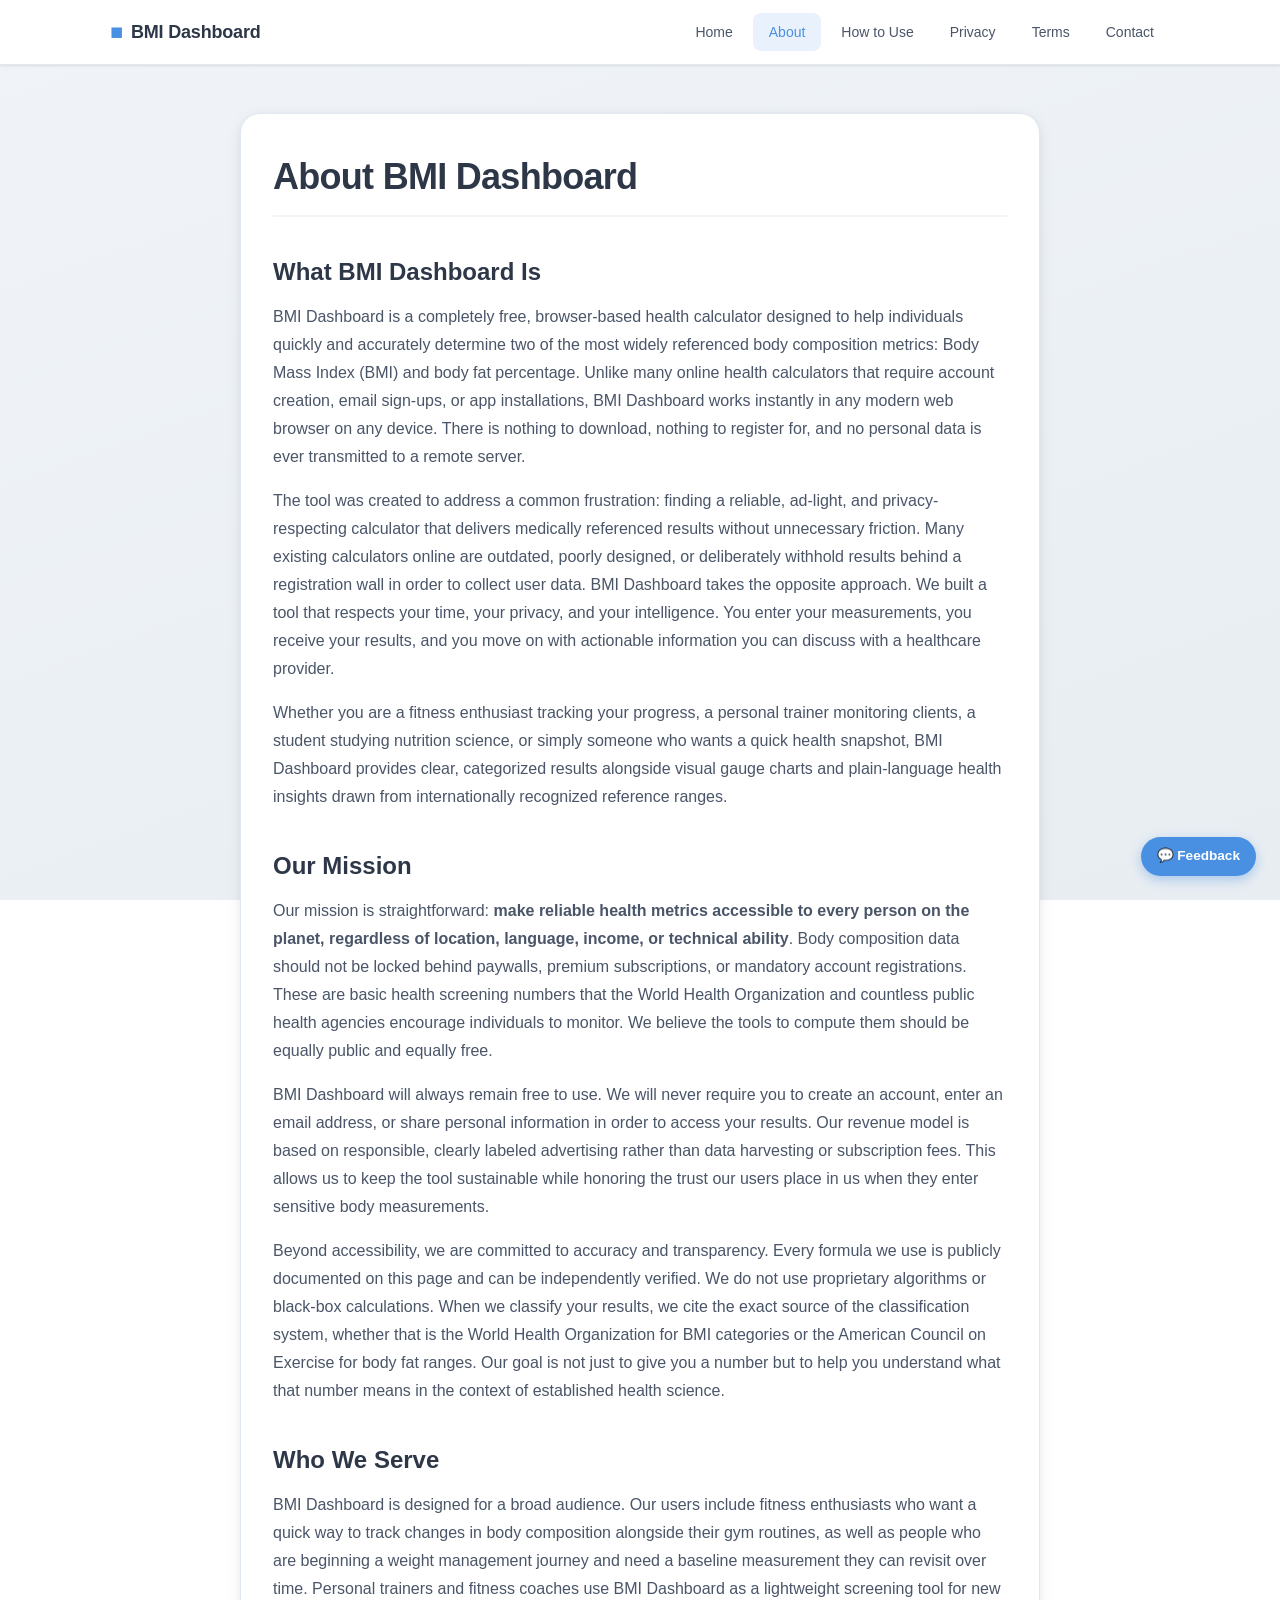
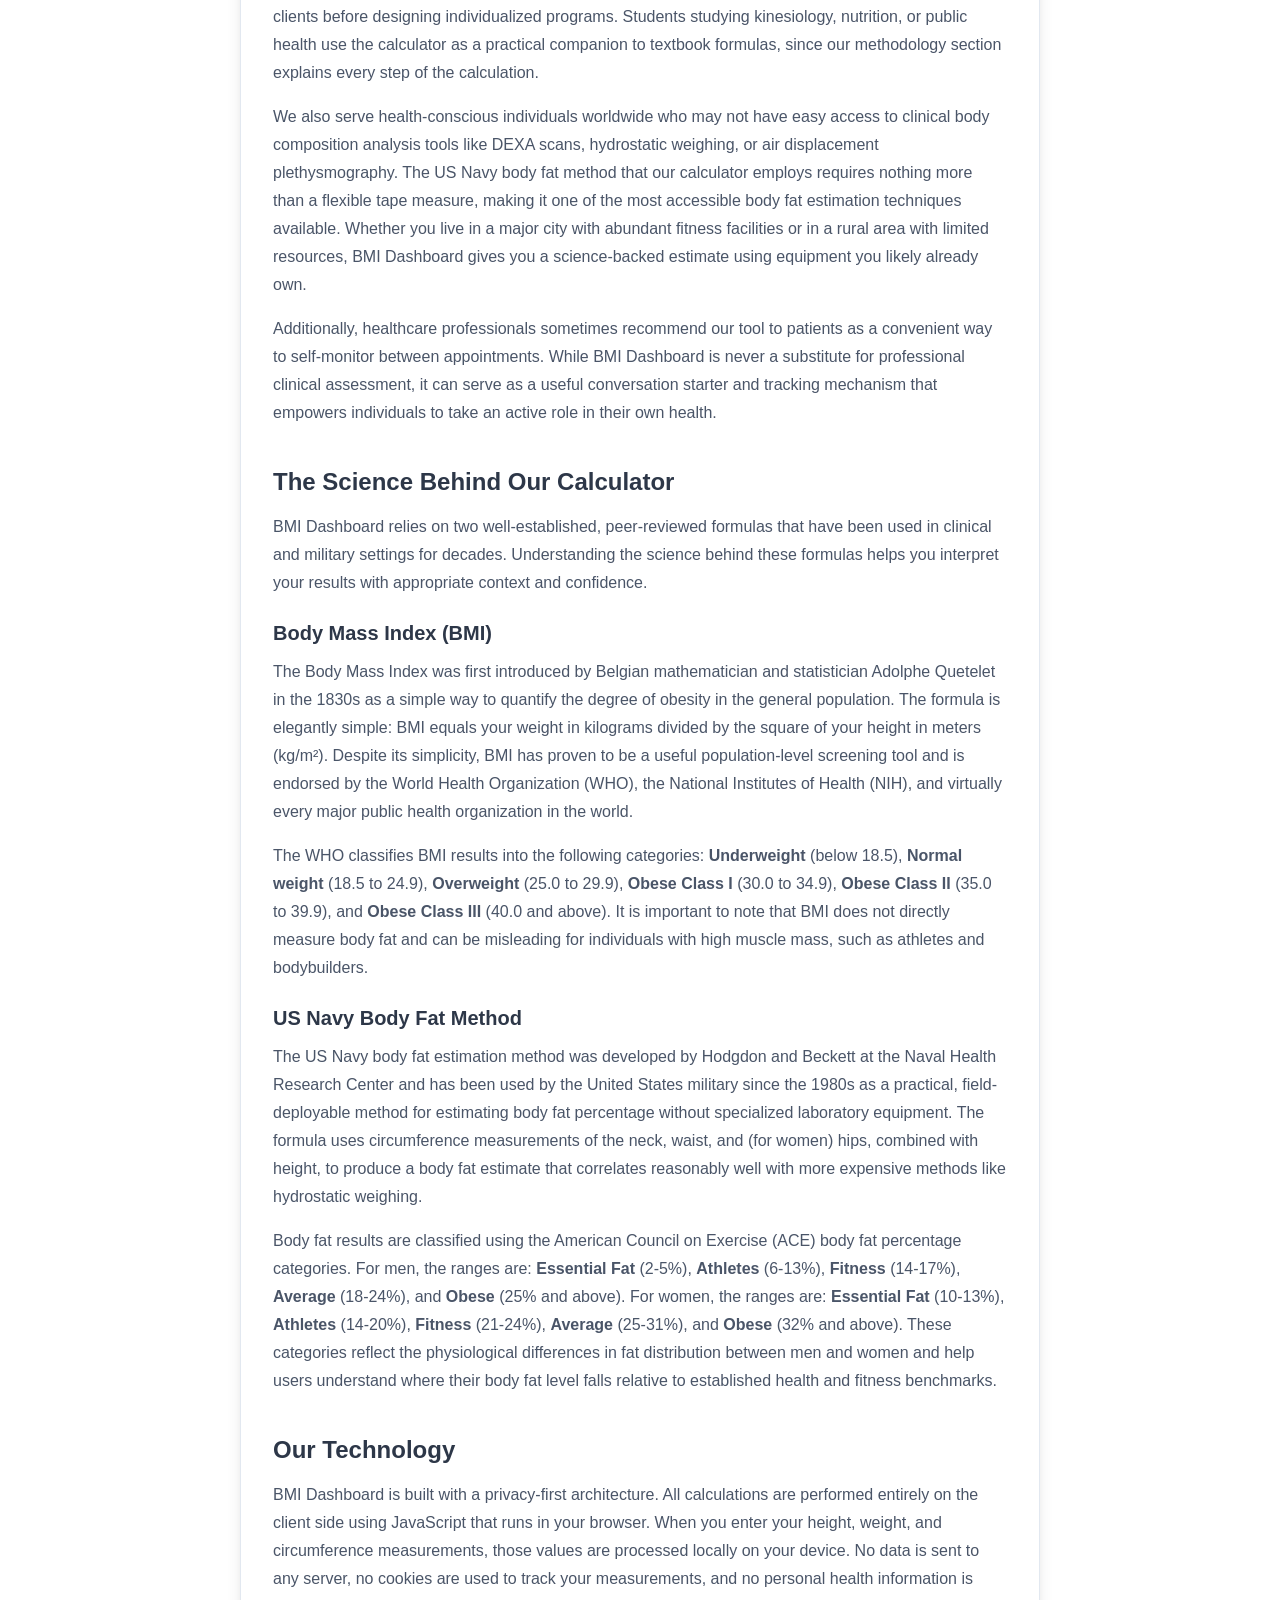
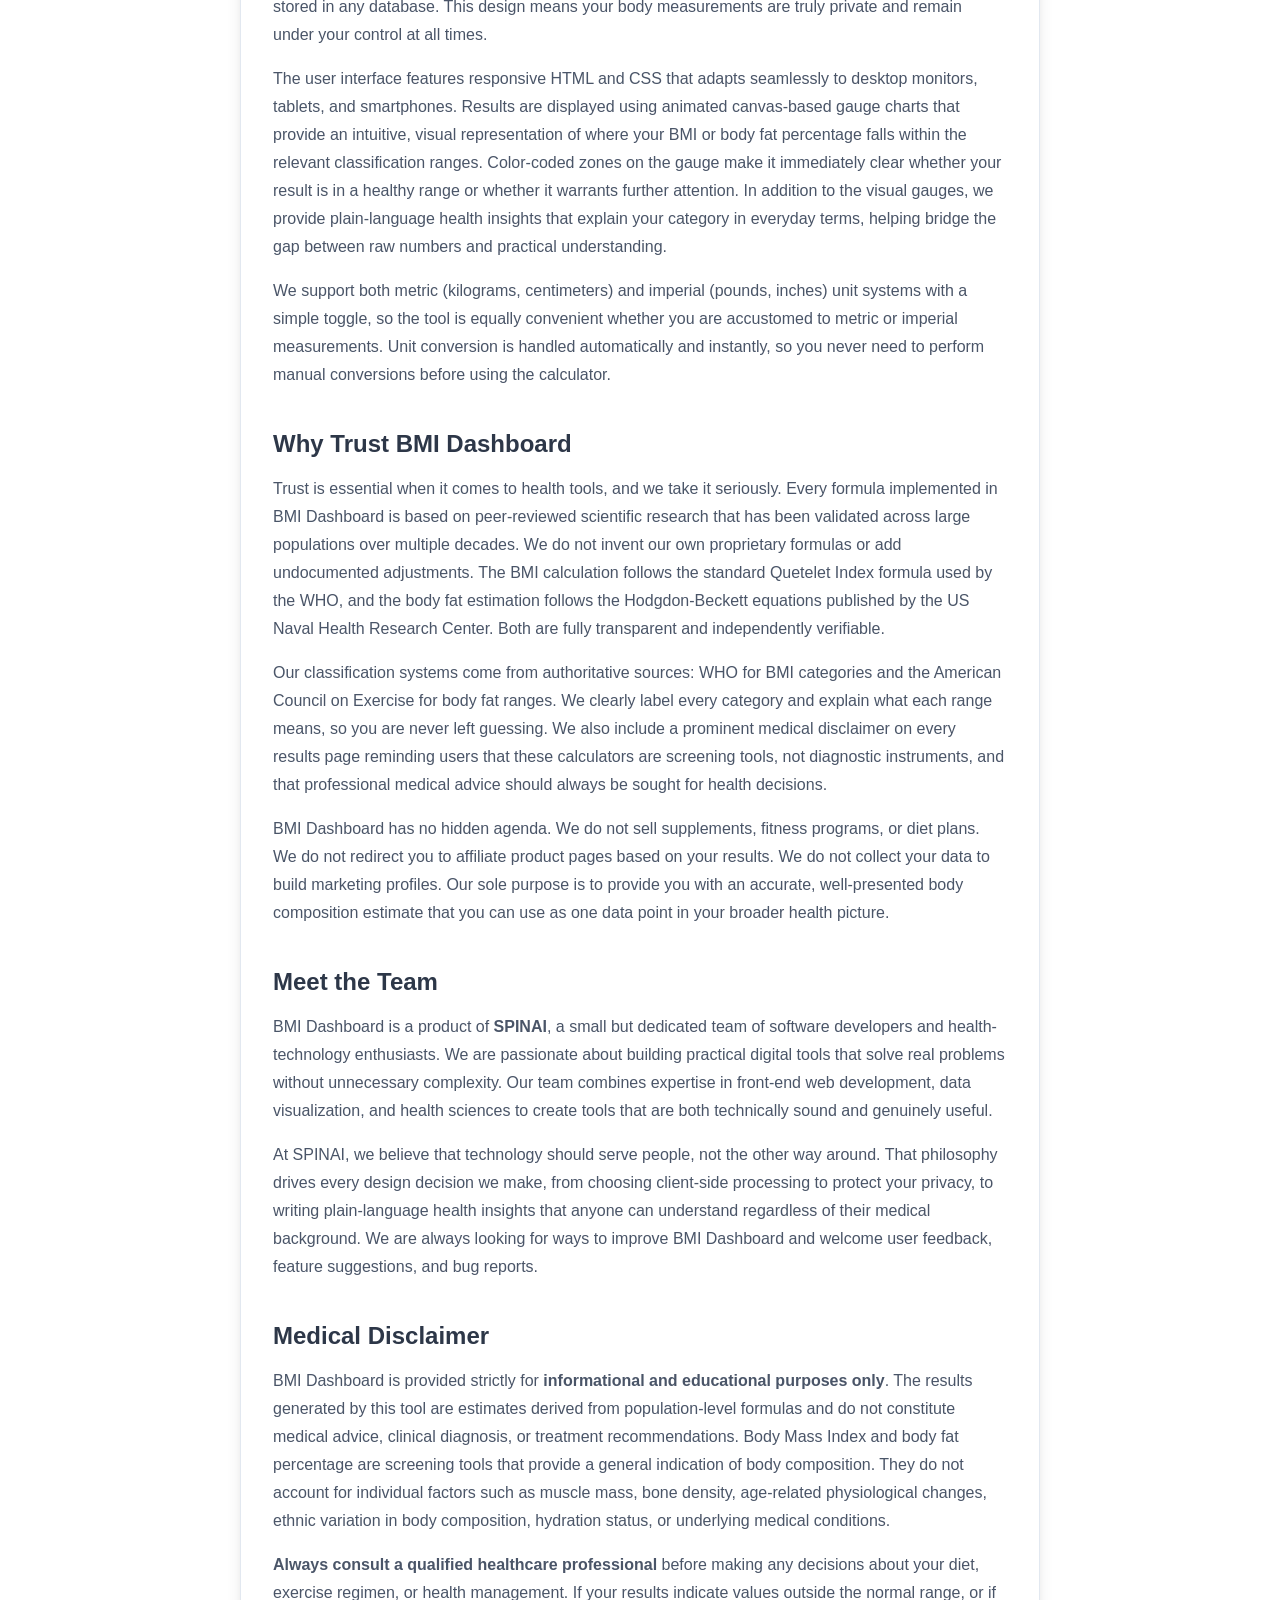
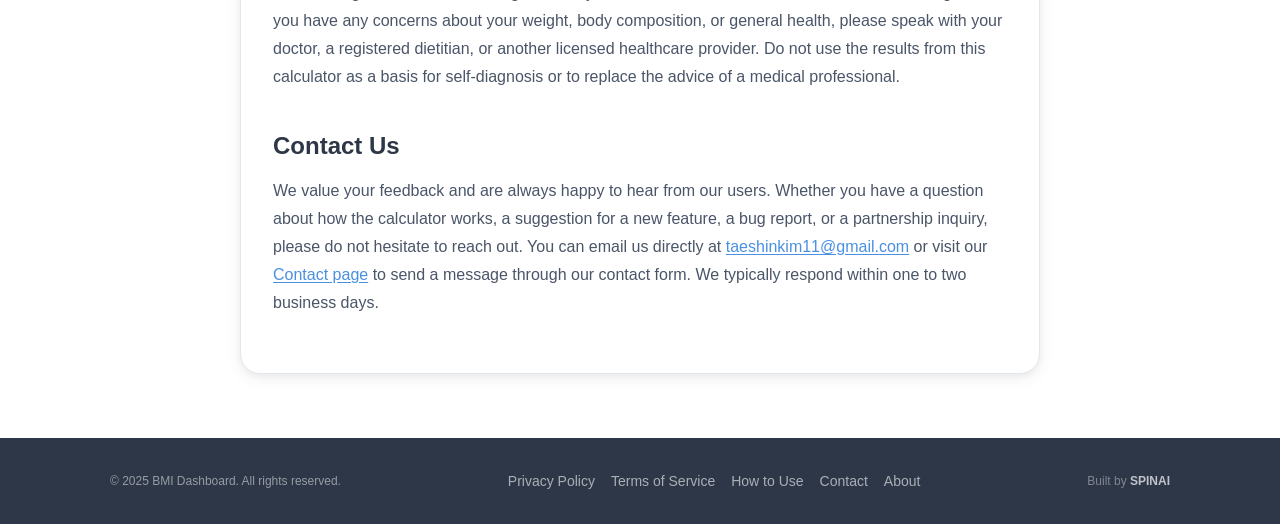
==== commit 9887a5f7: "feat: AdSense ads.txt + i18n + content updates" ====
--- a/about.html
+++ b/about.html
@@ -16,8 +16,25 @@
   <meta property="og:type" content="website" />
   <meta property="og:site_name" content="BMI Dashboard" />
 
+  <link rel="icon" href="favicon.svg" type="image/svg+xml" />
+  <link rel="manifest" href="manifest.json" />
+  <meta name="theme-color" content="#4A90E2" />
+  <meta name="robots" content="index, follow" />
+
+  <!-- hreflang -->
+  <link rel="alternate" hreflang="en" href="https://bmi-bodyfat.vercel.app/about" />
+  <link rel="alternate" hreflang="ko" href="https://bmi-bodyfat.vercel.app/about" />
+  <link rel="alternate" hreflang="ja" href="https://bmi-bodyfat.vercel.app/about" />
+  <link rel="alternate" hreflang="zh" href="https://bmi-bodyfat.vercel.app/about" />
+  <link rel="alternate" hreflang="es" href="https://bmi-bodyfat.vercel.app/about" />
+  <link rel="alternate" hreflang="fr" href="https://bmi-bodyfat.vercel.app/about" />
+  <link rel="alternate" hreflang="de" href="https://bmi-bodyfat.vercel.app/about" />
+  <link rel="alternate" hreflang="pt" href="https://bmi-bodyfat.vercel.app/about" />
+  <link rel="alternate" hreflang="x-default" href="https://bmi-bodyfat.vercel.app/about" />
+
   <link rel="stylesheet" href="css/style.css" />
-</head>
+  <script async src="https://pagead2.googlesyndication.com/pagead/js/adsbygoogle.js?client=ca-pub-7098271335538021" crossorigin="anonymous"></script>
+  </head>
 <body>
 
   <!-- Navbar -->
@@ -293,6 +310,11 @@
     </div>
   </footer>
 
+  <!-- Feedback Widget -->
+  <div id="bmi-feedback-widget" style="position:fixed;bottom:1.5rem;right:1.5rem;z-index:9999;display:flex;flex-direction:column;align-items:flex-end;gap:0.5rem;">
+    <a id="bmi-feedback-mailto" href="mailto:taeshinkim11@gmail.com?subject=Feedback%20-%20BMI%20Dashboard" id="bmi-feedback-btn" style="display:inline-flex;align-items:center;gap:0.4rem;background:#4A90E2;color:#fff;font-size:0.85rem;font-weight:600;padding:0.55rem 1rem;border-radius:2rem;text-decoration:none;box-shadow:0 4px 12px rgba(74,144,226,0.4);transition:background 0.2s;" onmouseover="this.style.background='#357abd'" onmouseout="this.style.background='#4A90E2'" aria-label="Send feedback via email"><span id="bmi-feedback-btn">💬 Feedback</span></a>
+  </div>
+
   <script>
     // Mobile nav toggle
     const toggle = document.querySelector('.nav-toggle');
@@ -305,6 +327,7 @@
       });
     }
   </script>
+  <script src="js/i18n.js" defer></script>
 
 </body>
 </html>
